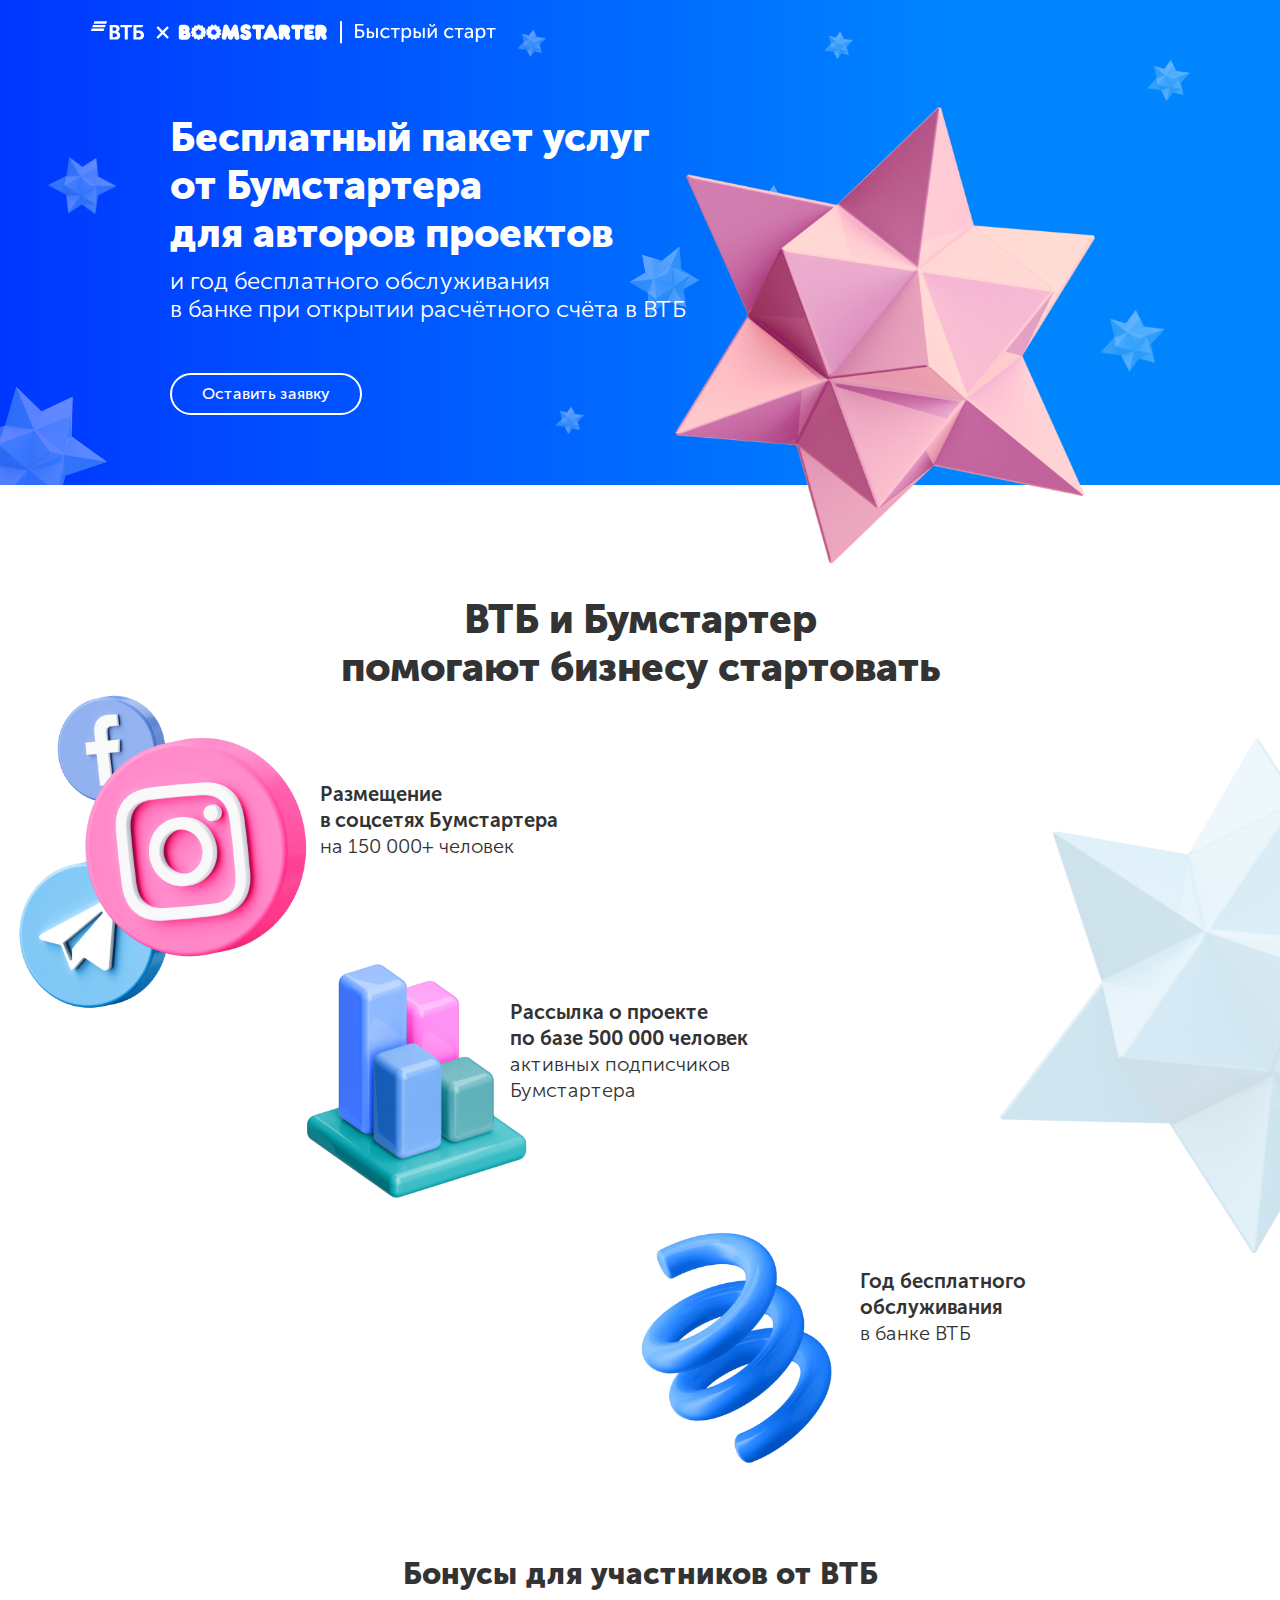
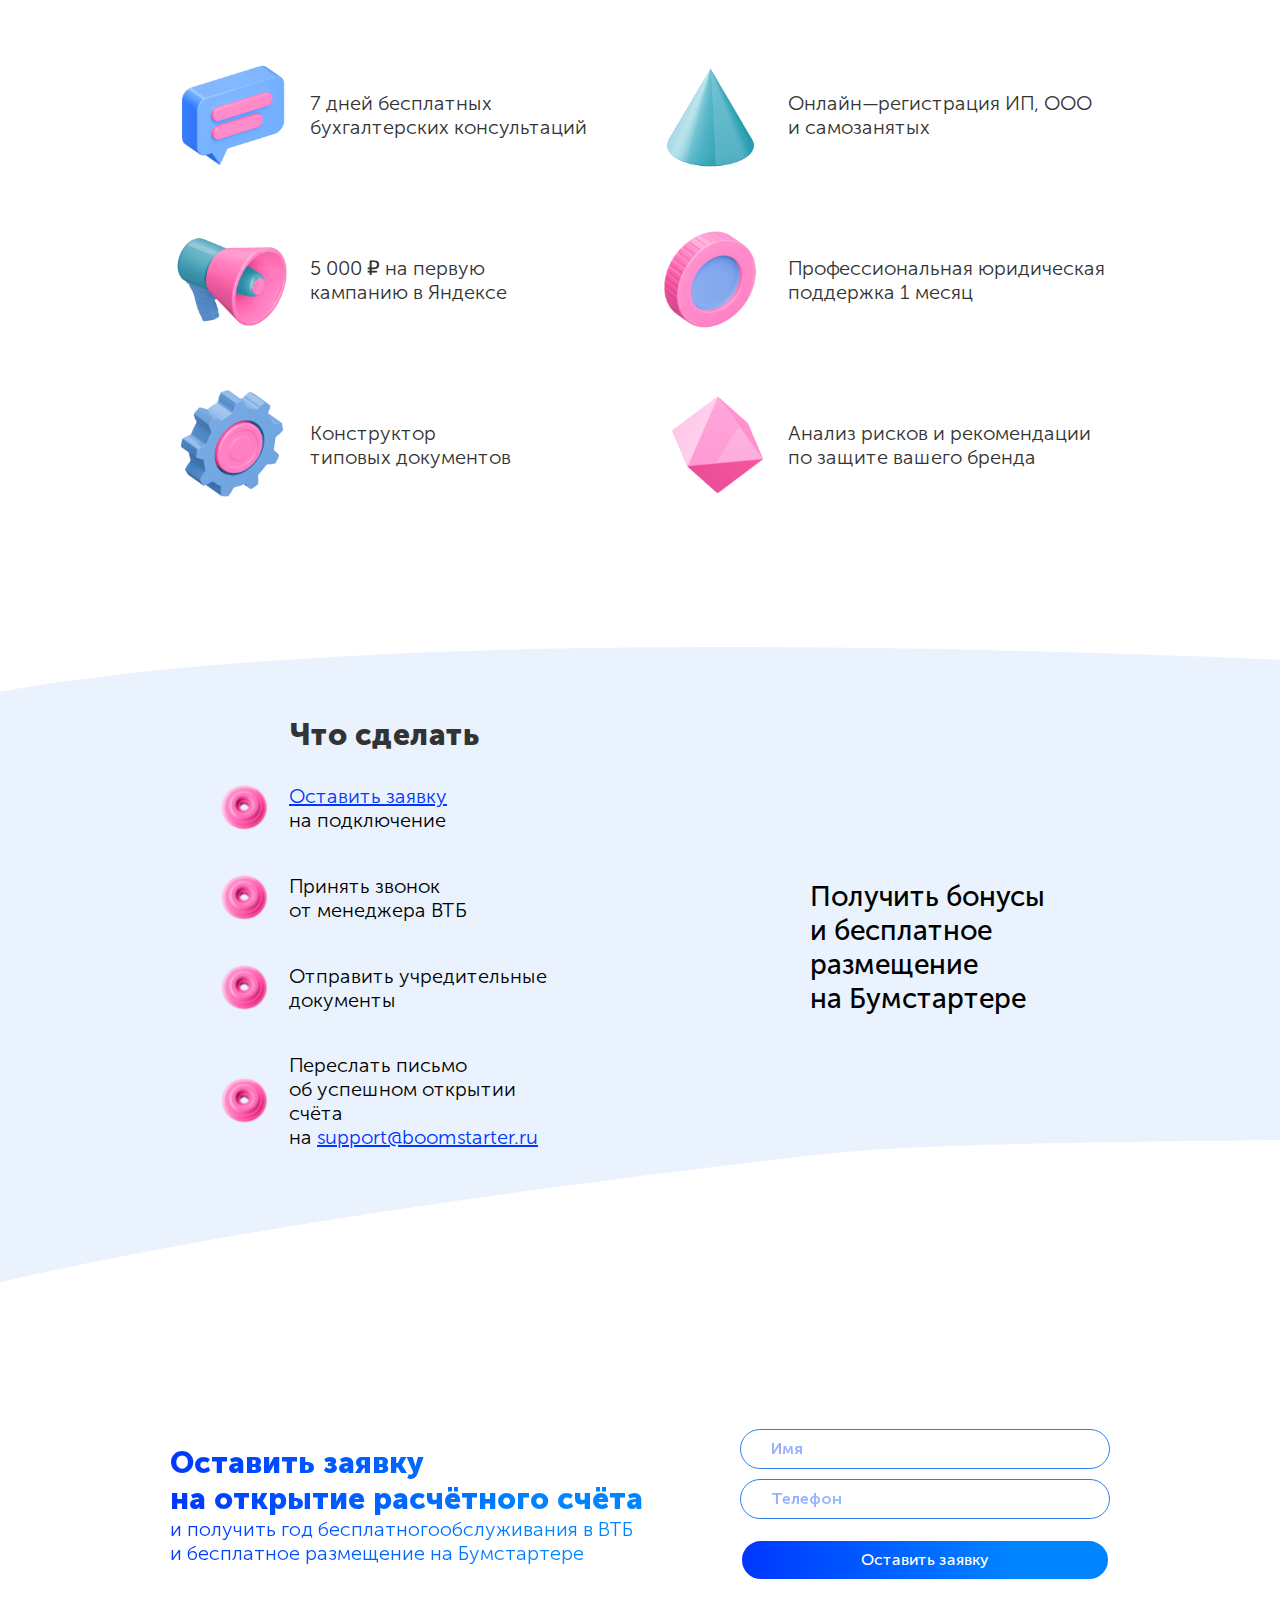
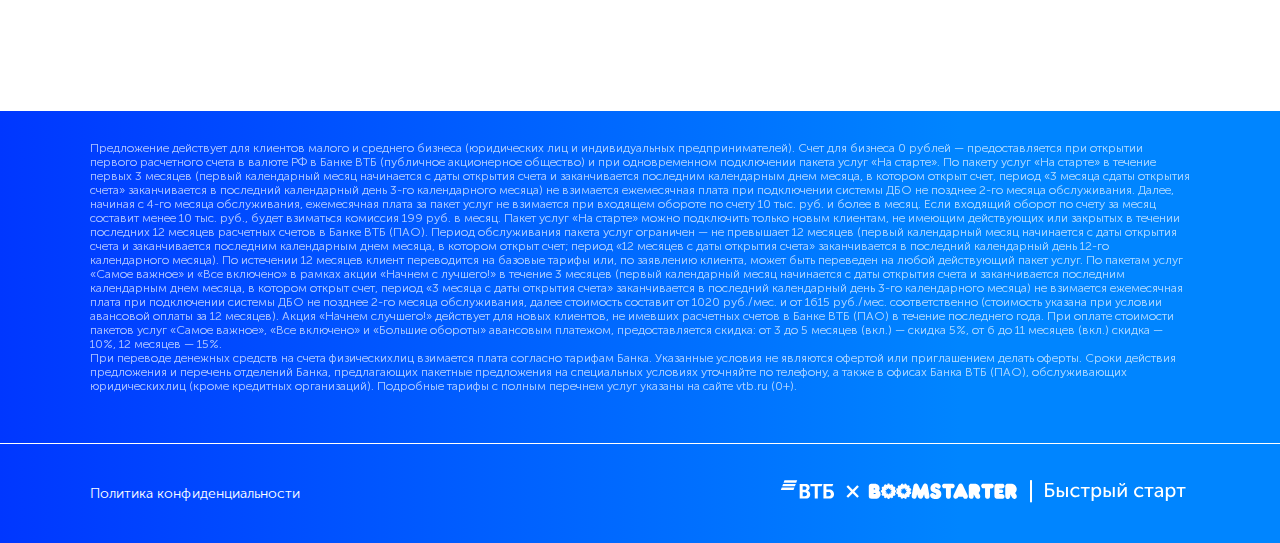
==== starban.html @ ce91b1c2 "Add files via upload" ====
<!DOCTYPE html>
<html lang="ru">

<head>
  <meta charset="UTF-8">
  <meta http-equiv="X-UA-Compatible" content="IE=edge">
  <meta name="viewport" content="width=device-width, initial-scale=1.0">
  <link rel="stylesheet" href="css/style.min.css">
  <title>Boomstarter ВТБ</title>
</head>

<body>
  <div class="modal modal-brif">
    <div class="modal-bg"></div>
    <div class="modal-block">
      <h2 class="modal-brif-title">Оставить заявку <br>
        на&nbsp;открытие расчётного счёта</h2>
      <span class="modal-brif-subtitle">и&nbsp;получить год бесплатного обслуживания и&nbsp;размещение
        на&nbsp;Бумстартере</span>
      <form method="POST" action="mail.php" class="modal-brif-form" id="brifModalForm">
        <div class="input-block">
          <input type="text" class="input" placeholder="Имя" autocomplete="off" name="boomname" minlength="2"
            maxlength="80">
        </div>
        <div class="input-block">
          <input type="tel" class="input form-tel" data-tel-input autocomplete="off" name="boomtel" minlength="18"
            maxlength="18" placeholder="Телефон">
        </div>
        <input type="submit" value="Оставить заявку" class="btn-primary">
      </form>
    </div>
  </div>
  <header class=" header">
    <div class="wrap">
      <a href="#top" class="logo anchor">
        <img src="img/logo.svg" alt="Boomstarter и ВТБ: Быстрый старт">
      </a>
      <nav class="header-nav">
        <ul>
          <li><a href="#about" class="anchor">Что получит бизнес</a></li>
          <li><a href="#bonuses" class="anchor">Бонусы от&nbsp;ВТБ</a></li>
          <li><a href="#getBonuses" class="anchor">Что сделать</a></li>
        </ul>
      </nav>
      <div class="btn header-btn js-toModalBrif">Оставить заявку</div>
    </div>
  </header>
  <main class="main">
    <section class="hero" id="top">
      <img src="img/stars/star-icon-1.png" alt="" class="hero-bg-1">
      <img src="img/stars/star-icon-1.png" alt="" class="hero-bg-2">
      <img src="img/stars/star-icon-1.png" alt="" class="hero-bg-3">
      <img src="img/stars/star-icon-1.png" alt="" class="hero-bg-4">
      <img src="img/stars/star-icon-1.png" alt="" class="hero-bg-5">
      <img src="img/stars/star-icon-1.png" alt="" class="hero-bg-6">
      <img src="img/stars/star-icon-1.png" alt="" class="hero-bg-7">
      <img src="img/stars/star-icon-1.png" alt="" class="hero-bg-8">
      <img src="img/stars/star-icon-2.png" alt="" class="hero-bg-9">
      <div class="wrap">
        <img src="img/hero/hero-img-2.png" alt="" class="hero-img">
        <a href="#top" class="logo anchor">
          <img src="img/logo.svg" alt="Boomstarter и ВТБ: Быстрый старт">
        </a>
      </div>
      <div class="wrap-mini">
        <div class="hero-wrap ">
          <h1 class="hero-title">
            Бесплатный пакет услуг <br> от&nbsp;Бумстартера <br> для авторов проектов
          </h1>
          <span class="hero-subtitle">
            и&nbsp;год бесплатного обслуживания <br> в&nbsp;банке при открытии расчётного счёта в&nbsp;ВТБ
          </span>
          <div class=" hero-btn btn btn-pink js-toModalBrif">Оставить заявку</div>
        </div>
      </div>
    </section>
    <section class="section about" id="about">
      <img src="img/stars/bg-star-blue.png" alt="" class="about-bg-1">
      <img src="img/stars/bg-3.png" alt="" class="about-bg-2">
      <img src="img/stars/bg-4.png" alt="" class="about-bg-3">
      <img src="img/stars/bg-5.png" alt="" class="about-bg-4">
      <div class="wrap-mini">
        <h2 class="section-title">ВТБ и&nbsp;Бумстартер <br>
          помогают бизнесу стартовать</h2>
        <div class="about-item about-item-1">
          <img src="img/about/about-1.png" alt="" class="about-item__img">
          <div class="about-item__descr">
            <span class="hint">Размещение <br> в&nbsp;соцсетях Бумстартера</span>
            <span>на&nbsp;150&nbsp;000+ человек</span>
          </div>
        </div>
        <div class="about-item about-item-2">
          <img src="img/about/about-2.png" alt="" class="about-item__img">
          <div class="about-item__descr">
            <span class="hint">Рассылка о&nbsp;проекте
              по&nbsp;базе 500&nbsp;000 человек</span>
            <span>активных подписчиков Бумстартера</span>
          </div>
        </div>
        <div class="about-item about-item-3">
          <img src="img/about/about-3.png" alt="" class="about-item__img">
          <div class="about-item__descr">
            <span class="hint">Год бесплатного
              обслуживания</span>
            <span>в&nbsp;банке ВТБ</span>
          </div>
        </div>
      </div>
    </section>
    <section class="section bonuses" id="bonuses">
      <div class="wrap-mini">
        <h2 class="section-title bonuses-title">Бонусы для участников от&nbsp;ВТБ</h2>
        <div class="bonuses-wrap">
          <div class="bonuses-item">
            <img src="img/bonuses/bonuse-1.png" alt="">
            <span>7&nbsp;дней бесплатных <br> бухгалтерских консультаций</span>
          </div>
          <div class="bonuses-item">
            <img src="img/bonuses/bonuse-2.png" alt="">
            <span>Онлайн&mdash;регистрация ИП, ООО и&nbsp;самозанятых</span>
          </div>
          <div class="bonuses-item">
            <img src="img/bonuses/bonuse-3.png" alt="">
            <span>5&nbsp;000&nbsp;₽ на&nbsp;первую <br> кампанию в&nbsp;Яндексе</span>
          </div>
          <div class="bonuses-item">
            <img src="img/bonuses/bonuse-4.png" alt="">
            <span>Профессиональная юридическая поддержка 1&nbsp;месяц</span>
          </div>
          <div class="bonuses-item">
            <img src="img/bonuses/bonuse-5.png" alt="">
            <span>Конструктор <br> типовых документов</span>
          </div>
          <div class="bonuses-item">
            <img src="img/bonuses/bonuse-6.png" alt="">
            <span>Анализ рисков и&nbsp;рекомендации <br> по&nbsp;защите вашего бренда</span>
          </div>
        </div>
      </div>
    </section>
    <section class="section getBonuses" id="getBonuses">
      <img src="img/bonuses/getBonuses-bg@2.svg" alt="" class="getBonuses-bg">
      <div class="wrap-mini">
        <img src="img/bonuses/getBonuses-bg-4.svg" alt="" class="getBonuses-bg-1">
        <img src="img/bonuses/getBonuses-bg-5.svg" alt="" class="getBonuses-bg-4">
        <div class="getBonuses-block">
          <h2 class="getBonuses-title section-title">Что сделать</h2>
          <div class="getBonuses-item">
            <img src="img/bonuses/bonuses-icon.svg" alt="">
            <span><a href="#brif" class="anchor">Оставить заявку</a> на&nbsp;подключение</span>
          </div>
          <div class="getBonuses-item">
            <img src="img/bonuses/bonuses-icon.svg" alt="">
            <span>Принять звонок от&nbsp;менеджера ВТБ</span>
          </div>
          <div class="getBonuses-item">
            <img src="img/bonuses/bonuses-icon.svg" alt="">
            <span>Отправить учредительные документы</span>
          </div>
          <div class="getBonuses-item">
            <img src="img/bonuses/bonuses-icon.svg" alt="">
            <span>Переслать письмо об&nbsp;успешном открытии счёта на&nbsp;<a
                href="mailto:support@boomstarter.ru">support@boomstarter.ru</a> </span>
          </div>
        </div>
        <div class="getBonuses-text">
          <img src="img/bonuses/getBonuses-bg-2.svg" alt="" class="getBonuses-bg-2">
          <img src="img/bonuses/getBonuses-bg-3.png" alt="" class="getBonuses-bg-3">
          <span>Получить бонусы и&nbsp;бесплатное размещение
            на&nbsp;Бумстартере
          </span>
        </div>
      </div>
    </section>
    <section class="section brif" id="brif">
      <div class="wrap-mini brif-wrap">
        <div class="brif-descr">
          <h2 class="brif-title section-title">
            Оставить заявку <br>
            на&nbsp;открытие расчётного счёта
          </h2>
          <span class="brif-subtitle">и&nbsp;получить год бесплатногообслуживания в&nbsp;ВТБ <br> и&nbsp;бесплатное
            размещение
            на&nbsp;Бумстартере</span>
        </div>
        <form method="POST" action="mail.php" class="brif-form" id="brifForm">
          <div class="input-block">
            <input type="text" class="input" placeholder="Имя" autocomplete="off" name="boomname" minlength="2"
              maxlength="80">
          </div>
          <div class="input-block">
            <input type="tel" class="input form-tel" data-tel-input autocomplete="off" name="boomtel" minlength="18"
              maxlength="18" placeholder="Телефон">
          </div>
          <input type="submit" value="Оставить заявку" class="btn-primary">
        </form>
      </div>
    </section>
  </main>
  <footer class="footer">
    <div class="wrap">
      <div class="footer-privacy">
        <p>
          Предложение действует для клиентов малого и&nbsp;среднего бизнеса (юридических лиц и&nbsp;индивидуальных
          предпринимателей).
          Счет для бизнеса 0&nbsp;рублей&nbsp;&mdash; предоставляется при открытии первого расчетного счета
          в&nbsp;валюте&nbsp;РФ в&nbsp;Банке ВТБ
          (публичное акционерное общество) и&nbsp;при одновременном подключении пакета услуг
          &laquo;На&nbsp;старте&raquo;. По&nbsp;пакету услуг &laquo;На
          старте&raquo; в&nbsp;течение первых 3&nbsp;месяцев (первый календарный месяц начинается с&nbsp;даты открытия
          счета и&nbsp;заканчивается
          последним календарным днем месяца, в&nbsp;котором открыт счет, период &laquo;3&nbsp;месяца сдаты открытия
          счета&raquo; заканчивается
          в&nbsp;последний календарный день 3-го календарного месяца) не&nbsp;взимается ежемесячная плата при
          подключении системы
          ДБО не&nbsp;позднее 2-го месяца обслуживания. Далее, начиная с&nbsp;4-го месяца обслуживания, ежемесячная
          плата за&nbsp;пакет
          услуг не&nbsp;взимается при входящем обороте по&nbsp;счету 10&nbsp;тыс. руб.&nbsp;и&nbsp;более в&nbsp;месяц.
          Если входящий оборот по&nbsp;счету
          за&nbsp;месяц составит менее 10&nbsp;тыс. руб., будет взиматься комиссия 199&nbsp;руб.&nbsp;в&nbsp;месяц.
          Пакет услуг &laquo;На&nbsp;старте&raquo; можно
          подключить только новым клиентам, не&nbsp;имеющим действующих или закрытых в&nbsp;течении последних
          12&nbsp;месяцев расчетных
          счетов в&nbsp;Банке ВТБ (ПАО). Период обслуживания пакета услуг ограничен&nbsp;&mdash; не&nbsp;превышает
          12&nbsp;месяцев (первый
          календарный месяц начинается с&nbsp;даты открытия счета и&nbsp;заканчивается последним календарным днем
          месяца, в
          котором открыт счет; период &laquo;12&nbsp;месяцев с&nbsp;даты открытия счета&raquo; заканчивается
          в&nbsp;последний календарный день
          12-го календарного месяца). По&nbsp;истечении 12&nbsp;месяцев клиент переводится на&nbsp;базовые тарифы или,
          по&nbsp;заявлению
          клиента, может быть переведен на&nbsp;любой действующий пакет услуг. По&nbsp;пакетам услуг &laquo;Самое
          важное&raquo; и&nbsp;&laquo;Все
          включено&raquo; в&nbsp;рамках акции &laquo;Начнем с&nbsp;лучшего!&raquo; в&nbsp;течение 3&nbsp;месяцев (первый
          календарный месяц начинается с&nbsp;даты
          открытия счета и&nbsp;заканчивается последним календарным днем месяца, в&nbsp;котором открыт счет, период
          &laquo;3&nbsp;месяца с
          даты открытия счета&raquo; заканчивается в&nbsp;последний календарный день 3-го календарного месяца)
          не&nbsp;взимается
          ежемесячная плата при подключении системы ДБО не&nbsp;позднее 2-го месяца обслуживания, далее стоимость
          составит от
          1020 руб./мес.&nbsp;и&nbsp;от&nbsp;1615 руб./мес. соответственно (стоимость указана при условии авансовой
          оплаты за&nbsp;12
          месяцев). Акция &laquo;Начнем случшего!&raquo; действует для новых клиентов, не&nbsp;имевших расчетных счетов
          в&nbsp;Банке ВТБ (ПАО)
          в&nbsp;течение последнего года. При оплате стоимости пакетов услуг &laquo;Самое важное&raquo;, &laquo;Все
          включено&raquo; и&nbsp;&laquo;Большие
          обороты&raquo; авансовым платежом, предоставляется скидка: от&nbsp;3&nbsp;до&nbsp;5&nbsp;месяцев
          (вкл.)&nbsp;&mdash; скидка&nbsp;5%, от&nbsp;6&nbsp;до&nbsp;11&nbsp;месяцев
          (вкл.) скидка&nbsp;&mdash; 10%, 12&nbsp;месяцев&nbsp;&mdash; 15%.
        </p>
        <p>
          При переводе денежных средств на&nbsp;счета физическихлиц взимается плата согласно тарифам Банка. Указанные
          условия
          не&nbsp;являются офертой или приглашением делать оферты. Сроки действия предложения и&nbsp;перечень отделений
          Банка,
          предлагающих пакетные предложения на&nbsp;специальных условиях уточняйте по&nbsp;телефону, а&nbsp;также
          в&nbsp;офисах Банка ВТБ
          (ПАО), обслуживающих юридическихлиц (кроме кредитных организаций). Подробные тарифы с&nbsp;полным перечнем
          услуг
          указаны на&nbsp;сайте vtb.ru (0+).
        </p>
      </div>
    </div>
    <div class="line"></div>
    <div class="wrap">
      <div class="footer-nav">
        <div class="footer-links">
          
          <a href="files/2021-02-15_политика_по_обработке_ПД.pdf" target="_blank" class="link footer-nav__link">Политика конфиденциальности</a>
        </div>
        <a href="#top" class="anchor footer-logo">
          <img src="img/logo.svg" alt="Boomstarter и ВТБ: Быстрый старт">
        </a>
      </div>
    </div>
  </footer>
  <script src="js/jquery.min.js"></script>
  <script src="js/jquery.validate.min.js"></script>
  <script src="js/jquery.mask.min.js"></script>
  <script src="js/main.js"></script>
</body>

</html>
---- css/style.min.css ----
/*! normalize.css v8.0.1 | MIT License | github.com/necolas/normalize.css */html{line-height:1.15;-webkit-text-size-adjust:100%}*{-webkit-font-smoothing:antialiased;-moz-osx-font-smoothing:grayscale;font-synthesis:none;-webkit-text-size-adjust:100%}body{margin:0}main{display:block}h1{font-size:2em;margin:0}hr{box-sizing:content-box;height:0;overflow:visible}pre{font-family:monospace, monospace;font-size:1em}a{background-color:transparent;text-decoration:none}abbr[title]{border-bottom:none;text-decoration:underline;text-decoration:underline dotted}b,strong{font-weight:bolder}code,kbd,samp{font-family:monospace, monospace;font-size:1em}small{font-size:80%}sub,sup{font-size:75%;line-height:0;position:relative;vertical-align:baseline}sub{bottom:-.25em}sup{top:-.5em}img{border-style:none}button,input,optgroup,select,textarea{font-family:inherit;font-size:100%;line-height:1.15;margin:0;-webkit-appearance:none}button,input{overflow:visible}button,select{text-transform:none}[type=button],[type=reset],[type=submit],button{-webkit-appearance:button}[type=button]::-moz-focus-inner,[type=reset]::-moz-focus-inner,[type=submit]::-moz-focus-inner,button::-moz-focus-inner{border-style:none;padding:0}[type=button]:-moz-focusring,[type=reset]:-moz-focusring,[type=submit]:-moz-focusring,button:-moz-focusring{outline:1px dotted ButtonText}fieldset{padding:.35em .75em .625em}legend{box-sizing:border-box;color:inherit;display:table;max-width:100%;padding:0;white-space:normal}progress{vertical-align:baseline}textarea{overflow:auto}[type=checkbox],[type=radio]{box-sizing:border-box;padding:0}[type=number]::-webkit-inner-spin-button,[type=number]::-webkit-outer-spin-button{height:auto}[type=search]{-webkit-appearance:textfield;outline-offset:-2px}[type=search]::-webkit-search-decoration{-webkit-appearance:none}::-webkit-file-upload-button{-webkit-appearance:button;font:inherit}details{display:block}summary{display:list-item}template{display:none}[hidden]{display:none}@font-face{font-weight:300;font-family:"Museo-Sans-300";src:url("../fonts/Museo-Sans-300.eot");src:url("../fonts/Museo-Sans-300.eot#iefix") format("embedded-opentype"),url("../fonts/Museo-Sans-300.woff") format("woff"),url("../fonts/Museo-Sans-300.ttf") format("truetype")}@font-face{font-weight:500;font-family:"Museo-Sans-500";src:url("../fonts/Museo-Sans-500.eot");src:url("../fonts/Museo-Sans-500.eot#iefix") format("embedded-opentype"),url("../fonts/Museo-Sans-500.woff") format("woff"),url("../fonts/Museo-Sans-500.ttf") format("truetype")}@font-face{font-weight:700;font-family:"Museo-Sans-700";src:url("../fonts/Museo-Sans-700.eot");src:url("../fonts/Museo-Sans-700.eot#iefix") format("embedded-opentype"),url("../fonts/Museo-Sans-700.woff") format("woff"),url("../fonts/Museo-Sans-700.ttf") format("truetype")}@font-face{font-weight:900;font-family:"Museo-Sans-900";src:url("../fonts/Museo-Sans-900.eot");src:url("../fonts/Museo-Sans-900.eot#iefix") format("embedded-opentype"),url("../fonts/Museo-Sans-900.woff") format("woff"),url("../fonts/Museo-Sans-900.ttf") format("truetype")}*{outline:none  !important;margin:0;padding:0;box-sizing:border-box;outline:0 !important;outline-offset:0 !important;transition:0;-webkit-tap-highlight-color:rgba(0,0,0,0);opacity:1;font-family:"Museo-Sans-300", sans-serif;font-style:normal;font-weight:300;font-weight:400;-webkit-font-smoothing:antialiased;-moz-osx-font-smoothing:grayscale;font-synthesis:none;-webkit-text-size-adjust:100%}@media screen and (min-width: 768px){*{scrollbar-color:#0085FF #F6F7FA;scrollbar-width:none}::-webkit-scrollbar{width:4px;height:2px;opacity:0;background-color:#F6F7FA}::-webkit-scrollbar-thumb{background-color:#0085FF;border-radius:10px}}body{position:relative}.main{position:relative;overflow:hidden}.wrap{width:1200px;margin:0 auto}.wrap-mini{width:1000px;margin:0 auto}.section{padding-bottom:130px}.section-title{text-align:center;font-size:30px;line-height:36px;font-family:"Museo-Sans-900", sans-serif;font-style:normal;font-weight:900;margin-bottom:60px;color:#333}@media (max-width: 1300px){.wrap{width:1100px}.wrap-mini{width:940px}}@media (max-width: 1140px){.wrap{width:1024px}.wrap-mini{width:940px}}@media (max-width: 1040px){.wrap{width:90%}.wrap-mini{width:90%}}@media (max-width: 750px){.section-title{font-size:28px;line-height:32px;margin-bottom:40px}}@media (max-width: 425px){.wrap{width:92%}.wrap-mini{width:92%}.section-title{font-size:24px;line-height:28px;margin-bottom:20px}}.btn{cursor:pointer;padding:9px 30px;border:2px solid #fff;display:flex;align-items:center;justify-content:center;text-align:center;border-radius:50px;width:max-content;font-family:"Museo-Sans-500", sans-serif;font-style:normal;font-weight:500;color:#fff;font-size:16px;line-height:20px;transition:0.3s;background:rgba(255,255,255,0)}.btn:hover{transition:0.3s;background-color:#fff;color:#0037FF}.btn-pink:hover{color:#fff !important;border:2px solid #FA478A !important;background-color:#FA478A !important}.btn-primary{cursor:pointer;padding:9px 30px;border:2px solid #fff;display:flex;align-items:center;justify-content:center;text-align:center;border-radius:50px;width:max-content;font-family:"Museo-Sans-500", sans-serif;font-style:normal;font-weight:500;color:#fff;font-size:16px;line-height:20px;transition:0.3s;background:linear-gradient(90deg, #0037FF 0%, #0085FF 75%)}.btn-primary:hover{transition:0.3s;opacity:0.9}.input-block{display:flex;flex-wrap:wrap;width:370px}.input-block input{position:relative;display:block;width:100%;border-radius:50px;background-color:#Ffffff;border:1px solid #2F80ED;padding:9px 30px;font-size:16px;line-height:20px;color:#0037ff;transition:0.2s;font-family:"Museo-Sans-700", sans-serif;font-style:normal;font-weight:700}.input-block input::placeholder{color:#8AA9D6;background:linear-gradient(90deg, rgba(0,55,255,0.4) 0%, rgba(0,133,255,0.4) 75%);-webkit-background-clip:text;-webkit-text-fill-color:transparent;font-family:"Museo-Sans-700", sans-serif;font-style:normal;font-weight:700}.input-block.invalid input{border:1px solid #D42C37;transition:0.2s;color:#D42C37}.input-block.invalid input::placeholder{color:#D42C37;background:#D42C37;-webkit-background-clip:text;-webkit-text-fill-color:transparent}.input-block span.invalid{font-size:14px;line-height:14px;color:#D42C37;display:block;margin-top:6px;padding-left:18px;font-family:"Museo-Sans-500", sans-serif;font-style:normal;font-weight:500}.header{padding:6px 0;background:linear-gradient(90deg, #0037FF 0%, #0085FF 75%);position:fixed;top:-100px;left:0;width:100%;z-index:100;transition:0.3s}.header.header-fixed{top:0;transition:0.3s}.header .wrap{display:flex;align-items:center;justify-content:space-between}.header-nav ul{list-style:none;display:flex}.header-nav ul li{margin-right:30px}.header-nav ul li a{color:#fff;font-size:16px;line-height:20px;transition:0.2s}.header-nav ul li a:hover{opacity:0.8;transition:0.2s}.header-nav ul li:last-child{margin-right:0}.header-btn{padding:3px 30px}@media (max-width: 1140px){.header .logo{width:360px;display:flex;align-items:center}.header .logo img{width:100%}.header-nav ul li{margin-right:15px}}@media (max-width: 1040px){.header .logo{width:360px;display:flex;align-items:center}.header .logo img{width:100%}.header-nav{display:none}.header-nav ul li{margin-right:15px}}@media (max-width: 700px){.header-btn{display:none}}@media (max-width: 425px){.header .logo{width:280px}}.modal{position:fixed;top:0;left:0;width:100%;height:100%;z-index:300;display:none;align-items:center;justify-content:center}.modal.active{display:flex}.modal-bg{position:absolute;top:0;left:0;width:100%;height:100%;background:linear-gradient(90deg, #0037FF 0%, #0085FF 75%);opacity:0.7}.modal-block{padding:60px;width:600px;box-shadow:0px 4px 25px rgba(0,0,0,0.1);border-radius:25px;background-color:#fff;position:relative}.modal-brif-title{font-family:"Museo-Sans-900", sans-serif;font-style:normal;font-weight:900;background:linear-gradient(90deg, #0037FF 0%, #0085FF 75%);-webkit-background-clip:text;-webkit-text-fill-color:transparent;color:#0037FF;font-size:30px;line-height:36px;margin-bottom:5px}.modal-brif-subtitle{display:block;font-family:"Museo-Sans-300", sans-serif;font-style:normal;font-weight:300;background:linear-gradient(90deg, #0037FF 0%, #0085FF 75%);-webkit-background-clip:text;-webkit-text-fill-color:transparent;color:#0037FF;font-size:20px;line-height:24px}.modal-brif-form{margin-top:50px}.modal-brif-form .input-block{width:100%;margin-bottom:10px}.modal-brif-form .btn-primary{margin-top:20px;width:100%}@media (max-width: 650px){.modal-block{padding:30px;width:90%;box-shadow:0px 4px 25px rgba(0,0,0,0.1);border-radius:20px}.modal-brif-title{font-size:24px;line-height:28px}.modal-brif-subtitle{font-size:18px;line-height:22px}}@media (max-width: 425px){.modal-block{padding:20px 15px;width:92%;box-shadow:0px 4px 25px rgba(0,0,0,0.1);border-radius:16px}.modal-brif-title{font-size:24px;line-height:28px}.modal-brif-subtitle{font-size:18px;line-height:22px}.modal-brif-form{margin-top:30px}}.hero{background:linear-gradient(90deg, #0037FF 0%, #0085FF 75%);padding-top:15px;padding-bottom:70px;position:relative}.hero .wrap{position:relative}.hero-bg-1{position:absolute;top:230px;left:48%;width:100px}.hero-bg-2{position:absolute;top:36%;left:58%;width:60px;transform:rotate(46deg)}.hero-bg-3{position:absolute;top:25px;left:64%;width:40px;transform:rotate(46deg)}.hero-bg-4{position:absolute;top:23px;left:40%;width:40px;transform:rotate(46deg)}.hero-bg-5{position:absolute;bottom:100px;left:85%;width:90px;transform:rotate(46deg)}.hero-bg-6{position:absolute;top:50px;left:85%;width:60px;transform:rotate(46deg)}.hero-bg-7{position:absolute;bottom:45px;left:43%;width:40px;transform:rotate(46deg)}.hero-bg-8{position:absolute;top:140px;left:3%;width:90px;transform:rotate(67deg)}.hero-bg-9{position:absolute;bottom:0;left:-55px;width:190px}.hero-img{position:absolute;right:0;top:20px;width:605px}.hero .logo{margin-bottom:60px;display:block}.hero-wrap{position:relative;width:520px}.hero-title{font-family:"Museo-Sans-900", sans-serif;font-style:normal;font-weight:900;font-size:40px;line-height:48px;color:#fff;margin-bottom:10px}.hero-subtitle{font-family:"Museo-Sans-300", sans-serif;font-style:normal;font-weight:300;color:#fff;font-size:24px;line-height:28px;display:block}.hero-btn{margin-top:50px}@media (max-width: 1400px){.hero-bg-6{top:50px;left:89%;width:60px}}@media (max-width: 1250px){.hero-bg-6{top:50px;left:95%;width:60px}.hero-bg-5{bottom:100px;left:90%;width:90px}.hero-bg-8{top:140px;left:1%;width:90px}.hero-bg-9{bottom:0;left:-75px;width:190px}}@media (max-width: 1140px){.hero .logo{width:360px;display:flex;align-items:center}.hero .logo img{width:100%}.hero-bg-8{top:140px;left:-40px;width:90px}.hero-bg-9{bottom:0;left:-90px;width:190px}.hero-img{right:-30px;top:60px;width:540px}.hero-title{font-size:36px;line-height:44px}.hero-subtitle{font-size:22px;line-height:28px}}@media (max-width: 1040px){.hero-bg-7{display:none}.hero-bg-4{display:none}.hero-bg-1{display:none}.hero-bg-6{left:80%}.hero-bg-9{position:absolute;bottom:0;left:30%;width:190px}.hero-img{right:0;top:120px;width:470px}}@media (max-width: 900px){.hero-img{right:-50px}}@media (max-width: 850px){.hero-bg-2{left:66%}.hero-bg-9{left:20%;width:190px}.hero-img{right:-50px;top:180px;width:400px}}@media (max-width: 750px){.hero .logo{margin-bottom:50px}.hero-bg-2{left:66%;display:none}.hero-bg-9{left:15%;width:190px}.hero-wrap{width:100%}.hero-title{font-size:28px;line-height:36px}.hero-subtitle{font-size:18px;line-height:26px}.hero-img{top:120px}.hero-btn{margin-top:30px}}@media (max-width: 650px){.hero{padding-bottom:120px}.hero-bg-8{top:30px;width:60px;left:-30px}.hero-bg-3{display:none}.hero-bg-5{left:-30px}.hero-bg-6{width:80px;left:auto;right:-30px;top:30px}.hero-img{top:220px;width:350px;right:-60px}}@media (max-width: 425px){.hero{padding-bottom:160px}.hero .wrap-mini{width:calc(92% + 8px)}.hero .logo{width:280px}.hero-bg-9{left:0}.hero-bg-5{bottom:135px;transform:rotate(65deg);left:-20px;width:90px}.hero-img{top:270px;width:250px;right:-50px}.hero-title{font-size:24px;line-height:28px}.hero-btn{width:100%}.hero-subtitle{font-size:14px;line-height:18px}}.about{padding-top:110px;padding-bottom:0;position:relative}.about-bg-1{position:absolute;width:640px;top:190px;right:-300px}.about-bg-2{position:absolute;width:230px;top:230px;left:60%}.about-bg-3{position:absolute;width:275px;bottom:-130px;left:8%}.about-bg-4{position:absolute;width:340px;bottom:-380px;right:-130px}.about .section-title{font-size:40px;line-height:48px;margin-bottom:90px}.about-item{display:flex;position:relative}.about-item-1{padding-left:150px;width:100%;margin-bottom:140px;justify-content:flex-start}.about-item-1 .about-item__img{width:355px;position:absolute;top:-105px;left:-180px}.about-item-1 .about-item__descr{width:250px}.about-item-1 .about-item__descr span{font-family:"Museo-Sans-300", sans-serif;font-style:normal;font-weight:300;font-size:20px;line-height:26px;color:#333}.about-item-1 .about-item__descr .hint{display:block;font-family:"Museo-Sans-700", sans-serif;font-style:normal;font-weight:700}.about-item-2{padding-left:15px;width:290px;align-items:center;justify-content:center;margin:0 auto;margin-bottom:165px}.about-item-2 .about-item__img{width:280px;position:absolute;top:-70px;left:-220px}.about-item-2 .about-item__descr{width:290px}.about-item-2 .about-item__descr span{font-family:"Museo-Sans-300", sans-serif;font-style:normal;font-weight:300;font-size:20px;line-height:26px;color:#333}.about-item-2 .about-item__descr .hint{display:block;font-family:"Museo-Sans-700", sans-serif;font-style:normal;font-weight:700}.about-item-3{padding-left:40px;width:290px;align-items:center;justify-content:center;margin-left:auto;margin-bottom:100px}.about-item-3 .about-item__img{width:350px;position:absolute;top:-100px;left:-270px}.about-item-3 .about-item__descr{width:290px}.about-item-3 .about-item__descr span{font-family:"Museo-Sans-300", sans-serif;font-style:normal;font-weight:300;font-size:20px;line-height:26px;color:#333}.about-item-3 .about-item__descr .hint{display:block;font-family:"Museo-Sans-700", sans-serif;font-style:normal;font-weight:700}@media (max-width: 1140px){.about .section-title{font-size:36px;line-height:44px;margin-bottom:90px}.about-bg-1{width:540px;top:240px;right:-300px}.about-bg-3{left:0%}}@media (max-width: 1024px){.about-bg-1{display:none}.about-bg-2{left:80%}.about-bg-3{width:250px;left:-100px}.about-bg-4{width:300px;bottom:-300px}.about-item-1 .about-item__img{width:300px;position:absolute;top:-105px;left:-140px}}@media (max-width: 750px){.about{padding-top:90px}.about-bg-2{display:none}.about-bg-3{display:none}.about-bg-4{display:none}.about .section-title{font-size:28px;line-height:36px;margin-bottom:60px}.about-item-1{padding:0;width:200px;margin-bottom:140px;margin-left:auto;margin-right:140px}.about-item-1 .about-item__img{width:240px;left:-240px;top:-70px}.about-item-1 .about-item__descr{width:100%}.about-item-1 .about-item__descr span{font-size:16px;line-height:20px}.about-item-2{margin-left:0;margin-right:auto;margin-left:140px;padding:0;width:200px;margin-bottom:140px}.about-item-2 .about-item__img{top:-90px;width:250px;left:100%}.about-item-2 .about-item__descr{width:100%}.about-item-2 .about-item__descr span{font-size:16px;line-height:20px}.about-item-3{width:200px;margin-right:140px;margin-bottom:0}.about-item-3 .about-item__img{width:250px;transform:rotate(52deg);left:-200px}.about-item-3 .about-item__descr{width:100%}.about-item-3 .about-item__descr span{font-size:16px;line-height:20px}}@media (max-width: 600px){.about{padding-top:90px}.about-item-1{padding:0;width:200px;margin-left:auto;margin-right:80px}.about-item-1 .about-item__img{width:240px;left:-240px;top:-70px}.about-item-1 .about-item__descr{width:100%}.about-item-1 .about-item__descr span{font-size:16px;line-height:20px}.about-item-2{margin-left:0;margin-right:auto;margin-left:80px;padding:0;width:200px}.about-item-2 .about-item__img{top:-100px;left:100%}.about-item-2 .about-item__descr{width:100%}.about-item-2 .about-item__descr span{font-size:16px;line-height:20px}.about-item-3{width:200px;margin-right:80px;margin-bottom:0}.about-item-3 .about-item__img{width:250px;transform:rotate(52deg);left:-200px}.about-item-3 .about-item__descr{width:100%}.about-item-3 .about-item__descr span{font-size:16px;line-height:20px}}@media (max-width: 500px){.about{padding-top:90px}.about-item-1{padding:0;width:200px;margin-bottom:110px;margin-left:auto;margin-right:50px}.about-item-1 .about-item__img{width:240px;left:-240px;top:-70px}.about-item-1 .about-item__descr{width:100%}.about-item-1 .about-item__descr span{font-size:16px;line-height:20px}.about-item-2{margin-left:0;margin-right:auto;margin-left:50px;padding:0;width:200px;margin-bottom:120px}.about-item-2 .about-item__img{top:-100px;left:100%}.about-item-2 .about-item__descr{width:100%}.about-item-2 .about-item__descr span{font-size:16px;line-height:20px}.about-item-3{width:200px;margin-right:50px;margin-bottom:0}.about-item-3 .about-item__img{width:250px;transform:rotate(52deg);left:-200px}.about-item-3 .about-item__descr{width:100%}.about-item-3 .about-item__descr span{font-size:16px;line-height:20px}}@media (max-width: 425px){.about{padding-top:70px}.about .section-title{font-size:24px;line-height:28px}.about-item-1{padding:0;width:140px;margin-bottom:110px;margin-left:auto;margin-right:0}.about-item-1 .about-item__img{width:240px;left:-240px;top:-70px}.about-item-1 .about-item__descr{width:100%}.about-item-1 .about-item__descr span{font-size:16px;line-height:20px}.about-item-2{margin-left:0;margin-right:auto;margin-left:0;padding:0;width:170px;margin-bottom:120px}.about-item-2 .about-item__img{top:-100px;left:72%}.about-item-2 .about-item__descr{width:100%}.about-item-2 .about-item__descr span{font-size:16px;line-height:20px}.about-item-3{width:140px;padding:0;margin-right:0;margin-bottom:0}.about-item-3 .about-item__img{width:250px;transform:rotate(58deg);left:-230px}.about-item-3 .about-item__descr{width:100%}.about-item-3 .about-item__descr span{font-size:16px;line-height:20px}}.bonuses{padding-top:110px;padding-bottom:100px}.bonuses-wrap{display:flex;justify-content:space-between;flex-wrap:wrap}.bonuses-item{width:calc(50% - 8px);margin-bottom:40px;display:flex;align-items:center;justify-content:flex-start}.bonuses-item:nth-last-child(1),.bonuses-item:nth-last-child(2){margin-bottom:0}.bonuses-item img{width:125px;height:125px;margin-right:15px}.bonuses-item span{font-family:"Museo-Sans-300", sans-serif;font-style:normal;font-weight:300;font-size:20px;line-height:24px;color:#333}@media (max-width: 1040px){.bonuses{padding-bottom:70px}}@media (max-width: 900px){.bonuses{padding-bottom:0px}}@media (max-width: 750px){.bonuses{padding-top:90px}.bonuses-item span{font-size:16px;line-height:22px}}@media (max-width: 650px){.bonuses-item{display:flex;flex-direction:column}.bonuses-item img{margin-right:0}.bonuses-item span{font-size:16px;line-height:22px;display:block;text-align:center}}@media (max-width: 425px){.bonuses-item{width:calc(50% - 8px);align-items:flex-start;display:flex;margin-bottom:10px}.bonuses-item span{display:block;text-align:left;font-size:14px;line-height:16px}}.getBonuses{position:relative;padding-top:110px}.getBonuses .wrap-mini{z-index:3;position:relative;display:flex;justify-content:space-between;align-items:center}.getBonuses-bg{position:absolute;top:40px;left:-300px;z-index:1}.getBonuses-bg-1{position:absolute;bottom:-180px;left:70px;width:480px}.getBonuses-bg-2{position:absolute;top:-90px;left:-90px;width:390px;z-index:1}.getBonuses-bg-3{position:absolute;bottom:-120px;left:-140px;width:180px;z-index:1}.getBonuses-bg-4{display:none}.getBonuses-item{width:350px;margin:0 auto;display:flex;align-items:center;justify-content:flex-start;margin-bottom:40px}.getBonuses-item:last-child{margin-bottom:0}.getBonuses-item img{margin-right:20px;width:50px;height:50px}.getBonuses-item span{font-family:"Museo-Sans-300", sans-serif;font-style:normal;font-weight:300;font-size:20px;line-height:24px;color:#000}.getBonuses-item a{text-decoration:underline;color:#0037FF}.getBonuses-block{width:350px;margin-left:50px}.getBonuses-title{margin-bottom:30px;text-align:left;padding-left:70px}.getBonuses-text{width:300px;margin-right:50px;margin-top:30px;position:relative}.getBonuses-text span{display:block;position:relative;z-index:3;font-size:28px;line-height:34px;color:#000;font-family:"Museo-Sans-500", sans-serif;font-style:normal;font-weight:500}@media (max-width: 1300px){.getBonuses-text{margin-right:0}}@media (max-width: 1024px){.getBonuses-bg-2{position:absolute;top:-90px;left:-90px;width:360px;z-index:1}.getBonuses-bg-3{position:absolute;bottom:-130px;left:-80px;width:150px;z-index:1}.getBonuses-text span{font-size:24px;line-height:28px}}@media (max-width: 960px){.getBonuses-bg-2{position:absolute;top:-90px;left:-90px;width:360px;z-index:1}.getBonuses-bg-3{position:absolute;bottom:-130px;left:-40px;width:150px;z-index:1}}@media (max-width: 900px){.getBonuses .wrap-mini{flex-direction:column;align-items:flex-start}.getBonuses-bg{transform:rotate(-8.63deg);position:absolute;top:auto;bottom:0;left:-100px;z-index:1;width:1300px}.getBonuses-bg-1{display:none}.getBonuses-bg-2{display:none}.getBonuses-bg-3{width:400px;left:-350px;bottom:-200px}.getBonuses-bg-4{display:block;position:absolute;bottom:130px;left:40px;z-index:2}.getBonuses-text{margin-left:200px}.getBonuses-block{margin-left:0;margin-bottom:100px;width:100%}.getBonuses-title{padding-left:0}.getBonuses-item{margin-bottom:20px;width:100%}}@media (max-width: 500px){.getBonuses{padding-bottom:90px}.getBonuses .wrap-mini{flex-direction:column;align-items:flex-start}.getBonuses-bg{transform:rotate(-8.63deg);position:absolute;top:auto;bottom:20px;left:-50px;z-index:1;width:760px}.getBonuses-bg-1{display:none}.getBonuses-bg-2{display:none}.getBonuses-bg-3{width:275px;left:-250px;bottom:-110px}.getBonuses-bg-4{display:block;position:absolute;bottom:110px;left:40px;z-index:2}.getBonuses-text{margin-left:140px;width:200px;margin-top:0}.getBonuses-text span{font-size:18px;line-height:24px}.getBonuses-block{margin-left:0;margin-bottom:130px;width:100%}.getBonuses-title{padding-left:0}.getBonuses-item{margin-bottom:20px;width:100%}}@media (max-width: 425px){.getBonuses{padding-bottom:90px;padding-top:70px}.getBonuses .wrap-mini{flex-direction:column;align-items:flex-start}.getBonuses-bg{transform:rotate(-8.63deg);position:absolute;top:auto;bottom:40px;left:-50px;z-index:1;width:660px}.getBonuses-bg-1{display:none}.getBonuses-bg-2{display:none}.getBonuses-bg-3{width:275px;left:-230px;bottom:-150px}.getBonuses-bg-4{display:block;position:absolute;bottom:75px;left:40px;z-index:2}.getBonuses-text{margin-left:120px;width:200px;margin-top:0}.getBonuses-text span{font-size:16px;line-height:20px}.getBonuses-block{margin-left:0;margin-bottom:100px;width:100%}.getBonuses-title{padding-left:0}.getBonuses-item{margin-bottom:20px;width:100%}.getBonuses-item span{font-size:16px;line-height:20px}}.brif{padding-top:150px;position:relative;z-index:5}.brif-wrap{display:flex;align-items:center;justify-content:space-between}.brif-form{width:370px}.brif-form .btn-primary{width:100%;margin-top:20px}.brif-form .input-block{margin-bottom:10px}.brif-descr{width:500px}.brif-title{font-family:"Museo-Sans-900", sans-serif;font-style:normal;font-weight:900;background:linear-gradient(90deg, #0037FF 0%, #0085FF 75%);-webkit-background-clip:text;-webkit-text-fill-color:transparent;text-align:left;margin-bottom:0}.brif-subtitle{display:block;font-size:20px;line-height:24px;font-family:"Museo-Sans-300", sans-serif;font-style:normal;font-weight:300;background:linear-gradient(90deg, #0037FF 0%, #0085FF 75%);-webkit-background-clip:text;-webkit-text-fill-color:transparent}@media (max-width: 1024px){.brif{padding-top:120px;padding-bottom:90px}.brif-title{text-align:center}.brif-subtitle{text-align:center}.brif-wrap{flex-wrap:wrap;justify-content:center}.brif-descr{width:70%}.brif-form{margin-top:25px}}@media (max-width: 750px){.brif{padding-bottom:90px}.brif-descr{width:100%}.brif-subtitle{font-size:18px;line-height:22px}}@media (max-width: 500px){.brif{padding-top:60px;padding-bottom:60px}.brif-title{text-align:left}.brif-title br{display:none}.brif-subtitle{text-align:left}.brif-subtitle br{display:none}.brif-form{width:100%}.brif-form .input-block{width:100%}}@media (max-width: 425px){.brif{padding-top:50px}.brif-subtitle{font-size:16px;line-height:20px}}.footer{padding:30px 0;background:linear-gradient(90deg, #0037FF 0%, #0085FF 75%);color:#fff}.footer .line{width:100%;height:1px;background-color:#fff}.footer-privacy{font-size:12px;line-height:14px;font-family:"Museo-Sans-300", sans-serif;font-style:normal;font-weight:300;opacity:0.7;margin-bottom:50px}.footer-logo{display:block}.footer-nav{margin-top:30px;display:flex;align-items:center;justify-content:space-between}.footer-nav__link{color:#fff;font-size:14px;line-height:16px;margin-right:50px;transition:0.3s}.footer-nav__link:last-child{margin-right:0}.footer-nav__link:hover{opacity:0.8;transition:0.3s}@media (max-width: 1140px){.footer-logo{width:360px;display:flex;align-items:center}.footer-logo img{width:100%}.footer-privacy{margin-bottom:30px}.footer-nav{margin-top:20px}}@media (max-width: 940px){.footer-nav{margin-top:20px}.footer-nav__link{margin-right:20px}}@media (max-width: 840px){.footer-links{display:flex;flex-direction:column}.footer-nav{margin-top:20px;display:flex;flex-direction:column;align-items:flex-start}.footer-nav__link{margin-right:0;margin-bottom:15px}}@media (max-width: 425px){.footer-logo{width:280px}.footer-privacy{margin-bottom:10px;font-size:10px;line-height:12px}.footer-nav__link{margin-bottom:10px}}
/*# sourceMappingURL=style.min.css.map */
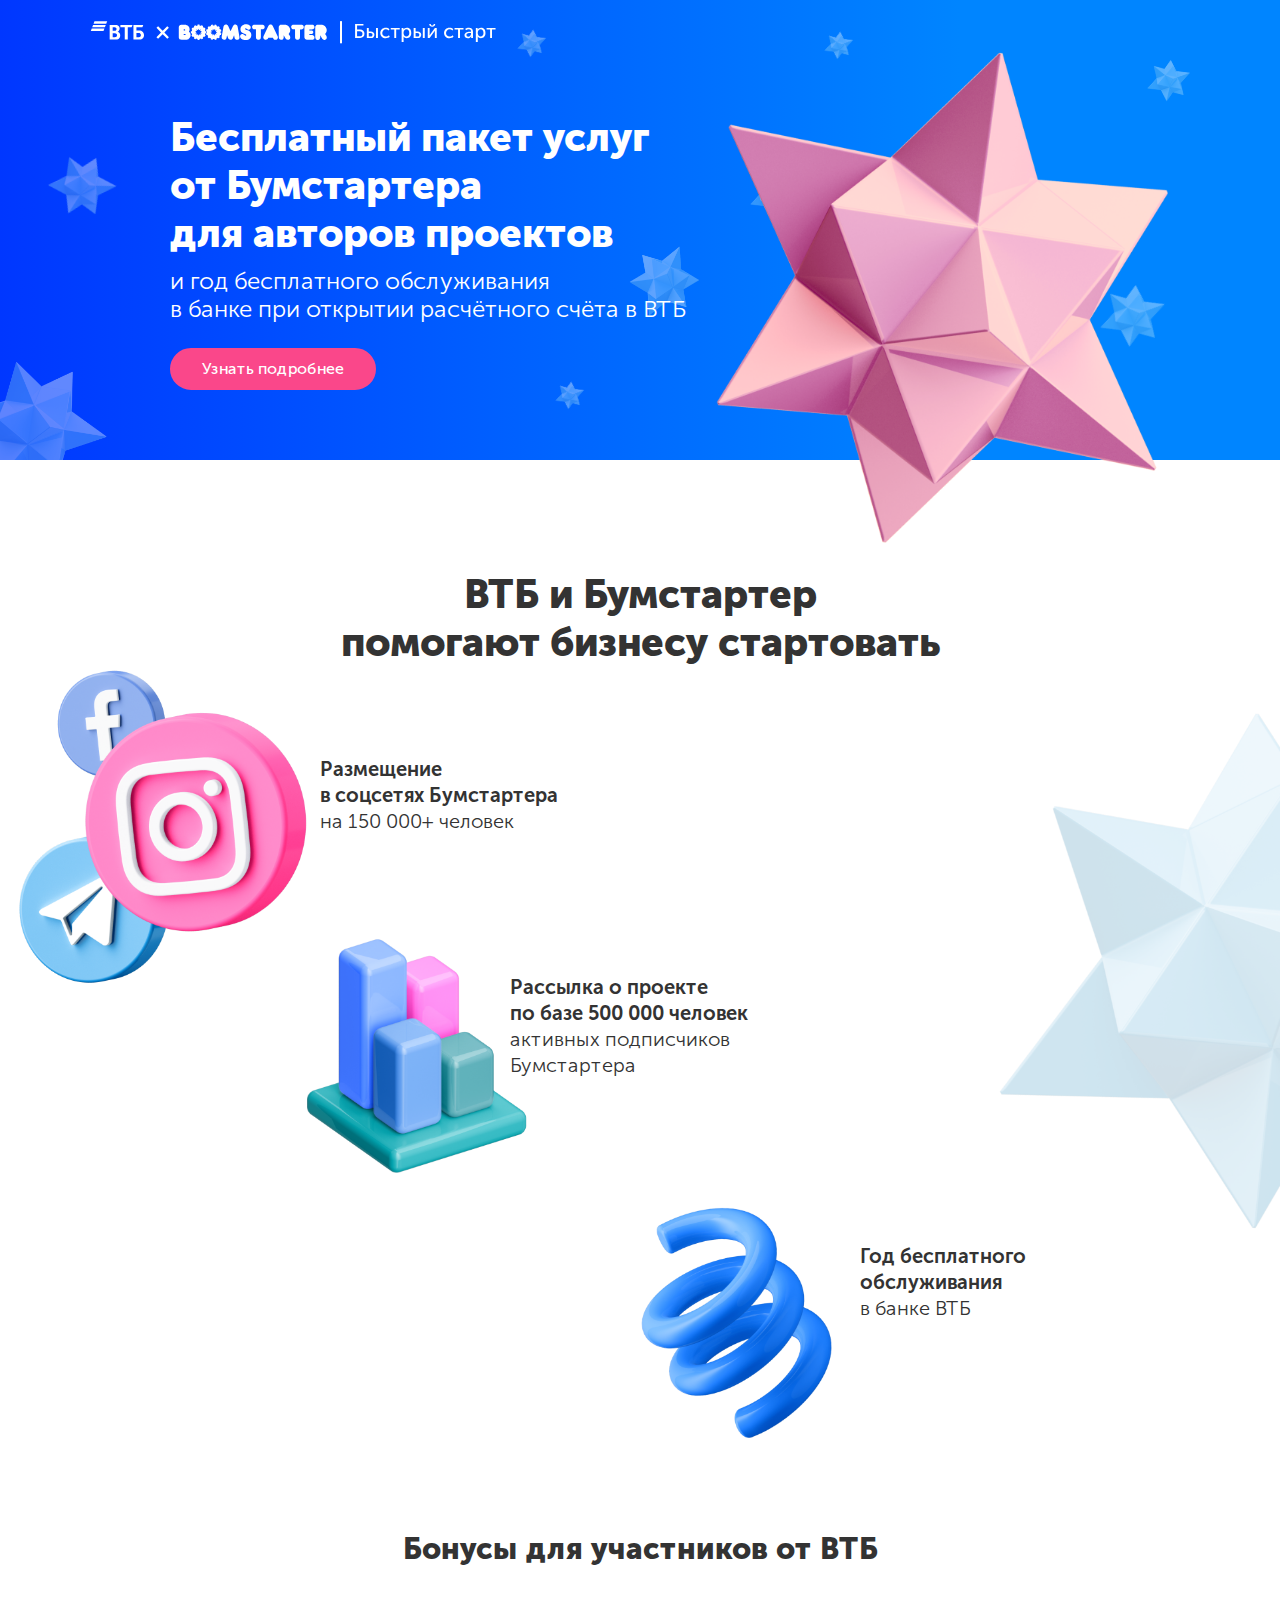
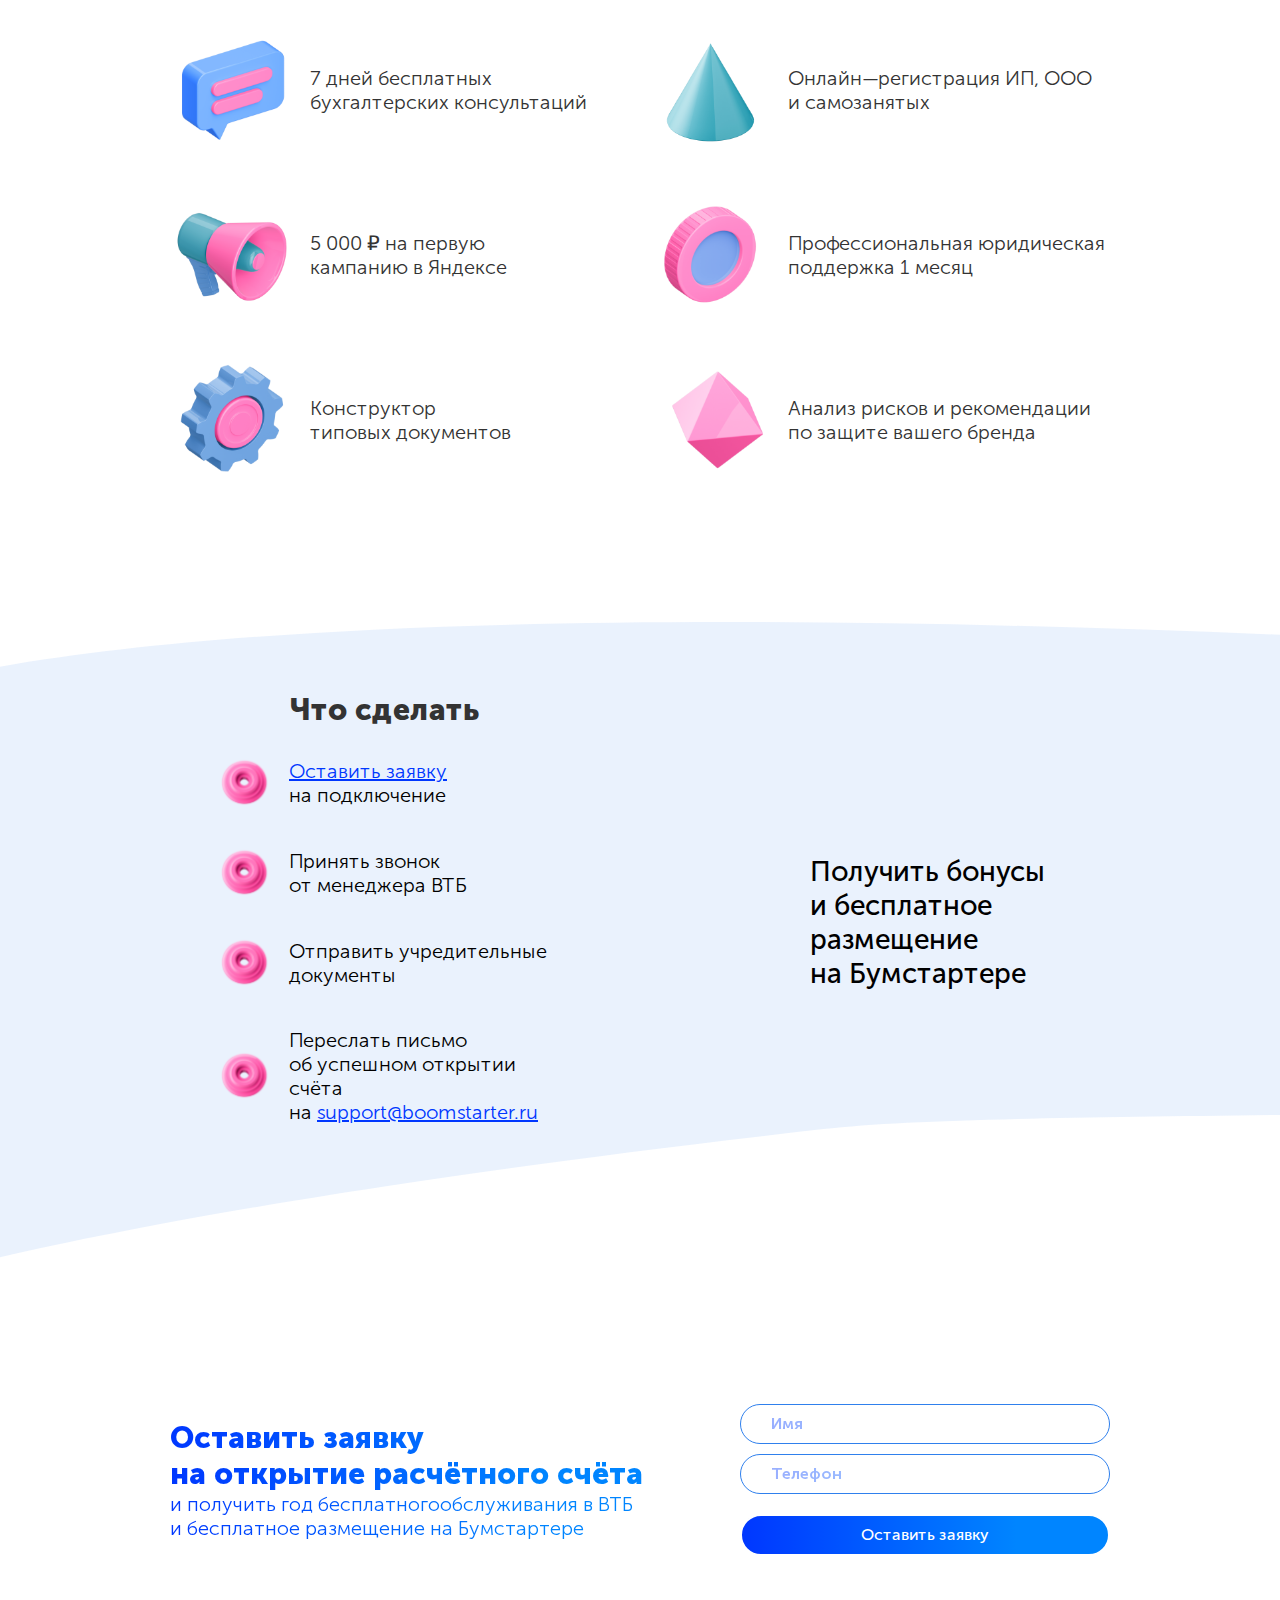
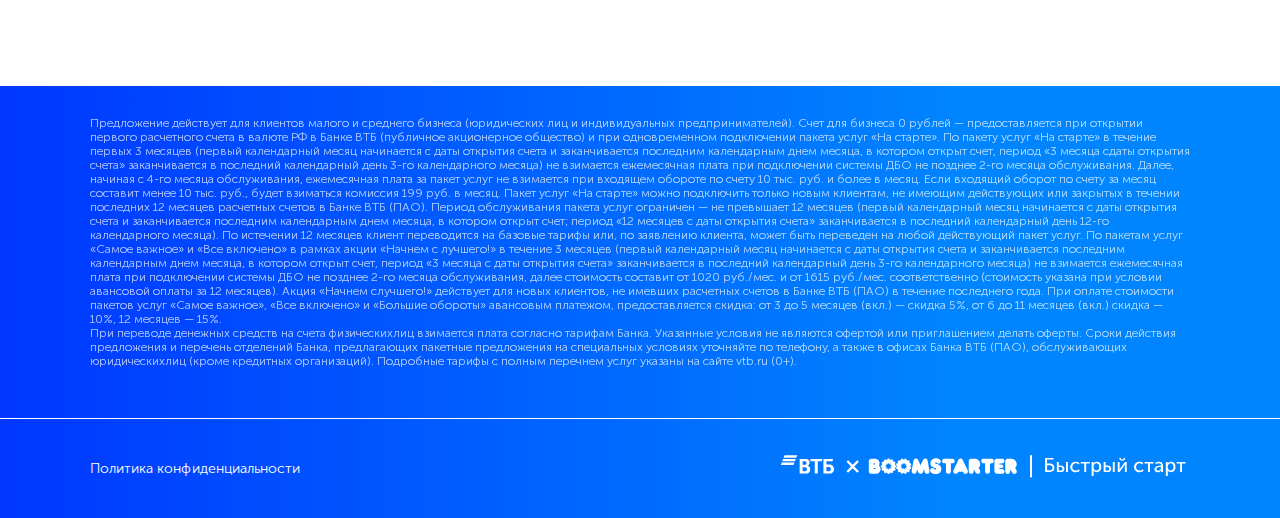
==== commit 13998b64: "Add files via upload" ====
--- a/starban.html
+++ b/starban.html
@@ -57,7 +57,7 @@
       <img src="img/stars/star-icon-1.png" alt="" class="hero-bg-8">
       <img src="img/stars/star-icon-2.png" alt="" class="hero-bg-9">
       <div class="wrap">
-        <img src="img/hero/hero-img-2.png" alt="" class="hero-img">
+        <img src="img/hero/hero-img-2.png" alt="" class="hero-img hero-img-pink">
         <a href="#top" class="logo anchor">
           <img src="img/logo.svg" alt="Boomstarter и ВТБ: Быстрый старт">
         </a>
@@ -70,7 +70,7 @@
           <span class="hero-subtitle">
             и&nbsp;год бесплатного обслуживания <br> в&nbsp;банке при открытии расчётного счёта в&nbsp;ВТБ
           </span>
-          <div class=" hero-btn btn btn-pink js-toModalBrif">Оставить заявку</div>
+          <div class=" hero-btn btn btn-pink js-toModalBrif">Узнать подробнее</div>
         </div>
       </div>
     </section>
--- a/css/style.min.css
+++ b/css/style.min.css
@@ -1,2 +1,2 @@
-/*! normalize.css v8.0.1 | MIT License | github.com/necolas/normalize.css */html{line-height:1.15;-webkit-text-size-adjust:100%}*{-webkit-font-smoothing:antialiased;-moz-osx-font-smoothing:grayscale;font-synthesis:none;-webkit-text-size-adjust:100%}body{margin:0}main{display:block}h1{font-size:2em;margin:0}hr{box-sizing:content-box;height:0;overflow:visible}pre{font-family:monospace, monospace;font-size:1em}a{background-color:transparent;text-decoration:none}abbr[title]{border-bottom:none;text-decoration:underline;text-decoration:underline dotted}b,strong{font-weight:bolder}code,kbd,samp{font-family:monospace, monospace;font-size:1em}small{font-size:80%}sub,sup{font-size:75%;line-height:0;position:relative;vertical-align:baseline}sub{bottom:-.25em}sup{top:-.5em}img{border-style:none}button,input,optgroup,select,textarea{font-family:inherit;font-size:100%;line-height:1.15;margin:0;-webkit-appearance:none}button,input{overflow:visible}button,select{text-transform:none}[type=button],[type=reset],[type=submit],button{-webkit-appearance:button}[type=button]::-moz-focus-inner,[type=reset]::-moz-focus-inner,[type=submit]::-moz-focus-inner,button::-moz-focus-inner{border-style:none;padding:0}[type=button]:-moz-focusring,[type=reset]:-moz-focusring,[type=submit]:-moz-focusring,button:-moz-focusring{outline:1px dotted ButtonText}fieldset{padding:.35em .75em .625em}legend{box-sizing:border-box;color:inherit;display:table;max-width:100%;padding:0;white-space:normal}progress{vertical-align:baseline}textarea{overflow:auto}[type=checkbox],[type=radio]{box-sizing:border-box;padding:0}[type=number]::-webkit-inner-spin-button,[type=number]::-webkit-outer-spin-button{height:auto}[type=search]{-webkit-appearance:textfield;outline-offset:-2px}[type=search]::-webkit-search-decoration{-webkit-appearance:none}::-webkit-file-upload-button{-webkit-appearance:button;font:inherit}details{display:block}summary{display:list-item}template{display:none}[hidden]{display:none}@font-face{font-weight:300;font-family:"Museo-Sans-300";src:url("../fonts/Museo-Sans-300.eot");src:url("../fonts/Museo-Sans-300.eot#iefix") format("embedded-opentype"),url("../fonts/Museo-Sans-300.woff") format("woff"),url("../fonts/Museo-Sans-300.ttf") format("truetype")}@font-face{font-weight:500;font-family:"Museo-Sans-500";src:url("../fonts/Museo-Sans-500.eot");src:url("../fonts/Museo-Sans-500.eot#iefix") format("embedded-opentype"),url("../fonts/Museo-Sans-500.woff") format("woff"),url("../fonts/Museo-Sans-500.ttf") format("truetype")}@font-face{font-weight:700;font-family:"Museo-Sans-700";src:url("../fonts/Museo-Sans-700.eot");src:url("../fonts/Museo-Sans-700.eot#iefix") format("embedded-opentype"),url("../fonts/Museo-Sans-700.woff") format("woff"),url("../fonts/Museo-Sans-700.ttf") format("truetype")}@font-face{font-weight:900;font-family:"Museo-Sans-900";src:url("../fonts/Museo-Sans-900.eot");src:url("../fonts/Museo-Sans-900.eot#iefix") format("embedded-opentype"),url("../fonts/Museo-Sans-900.woff") format("woff"),url("../fonts/Museo-Sans-900.ttf") format("truetype")}*{outline:none  !important;margin:0;padding:0;box-sizing:border-box;outline:0 !important;outline-offset:0 !important;transition:0;-webkit-tap-highlight-color:rgba(0,0,0,0);opacity:1;font-family:"Museo-Sans-300", sans-serif;font-style:normal;font-weight:300;font-weight:400;-webkit-font-smoothing:antialiased;-moz-osx-font-smoothing:grayscale;font-synthesis:none;-webkit-text-size-adjust:100%}@media screen and (min-width: 768px){*{scrollbar-color:#0085FF #F6F7FA;scrollbar-width:none}::-webkit-scrollbar{width:4px;height:2px;opacity:0;background-color:#F6F7FA}::-webkit-scrollbar-thumb{background-color:#0085FF;border-radius:10px}}body{position:relative}.main{position:relative;overflow:hidden}.wrap{width:1200px;margin:0 auto}.wrap-mini{width:1000px;margin:0 auto}.section{padding-bottom:130px}.section-title{text-align:center;font-size:30px;line-height:36px;font-family:"Museo-Sans-900", sans-serif;font-style:normal;font-weight:900;margin-bottom:60px;color:#333}@media (max-width: 1300px){.wrap{width:1100px}.wrap-mini{width:940px}}@media (max-width: 1140px){.wrap{width:1024px}.wrap-mini{width:940px}}@media (max-width: 1040px){.wrap{width:90%}.wrap-mini{width:90%}}@media (max-width: 750px){.section-title{font-size:28px;line-height:32px;margin-bottom:40px}}@media (max-width: 425px){.wrap{width:92%}.wrap-mini{width:92%}.section-title{font-size:24px;line-height:28px;margin-bottom:20px}}.btn{cursor:pointer;padding:9px 30px;border:2px solid #fff;display:flex;align-items:center;justify-content:center;text-align:center;border-radius:50px;width:max-content;font-family:"Museo-Sans-500", sans-serif;font-style:normal;font-weight:500;color:#fff;font-size:16px;line-height:20px;transition:0.3s;background:rgba(255,255,255,0)}.btn:hover{transition:0.3s;background-color:#fff;color:#0037FF}.btn-pink:hover{color:#fff !important;border:2px solid #FA478A !important;background-color:#FA478A !important}.btn-primary{cursor:pointer;padding:9px 30px;border:2px solid #fff;display:flex;align-items:center;justify-content:center;text-align:center;border-radius:50px;width:max-content;font-family:"Museo-Sans-500", sans-serif;font-style:normal;font-weight:500;color:#fff;font-size:16px;line-height:20px;transition:0.3s;background:linear-gradient(90deg, #0037FF 0%, #0085FF 75%)}.btn-primary:hover{transition:0.3s;opacity:0.9}.input-block{display:flex;flex-wrap:wrap;width:370px}.input-block input{position:relative;display:block;width:100%;border-radius:50px;background-color:#Ffffff;border:1px solid #2F80ED;padding:9px 30px;font-size:16px;line-height:20px;color:#0037ff;transition:0.2s;font-family:"Museo-Sans-700", sans-serif;font-style:normal;font-weight:700}.input-block input::placeholder{color:#8AA9D6;background:linear-gradient(90deg, rgba(0,55,255,0.4) 0%, rgba(0,133,255,0.4) 75%);-webkit-background-clip:text;-webkit-text-fill-color:transparent;font-family:"Museo-Sans-700", sans-serif;font-style:normal;font-weight:700}.input-block.invalid input{border:1px solid #D42C37;transition:0.2s;color:#D42C37}.input-block.invalid input::placeholder{color:#D42C37;background:#D42C37;-webkit-background-clip:text;-webkit-text-fill-color:transparent}.input-block span.invalid{font-size:14px;line-height:14px;color:#D42C37;display:block;margin-top:6px;padding-left:18px;font-family:"Museo-Sans-500", sans-serif;font-style:normal;font-weight:500}.header{padding:6px 0;background:linear-gradient(90deg, #0037FF 0%, #0085FF 75%);position:fixed;top:-100px;left:0;width:100%;z-index:100;transition:0.3s}.header.header-fixed{top:0;transition:0.3s}.header .wrap{display:flex;align-items:center;justify-content:space-between}.header-nav ul{list-style:none;display:flex}.header-nav ul li{margin-right:30px}.header-nav ul li a{color:#fff;font-size:16px;line-height:20px;transition:0.2s}.header-nav ul li a:hover{opacity:0.8;transition:0.2s}.header-nav ul li:last-child{margin-right:0}.header-btn{padding:3px 30px}@media (max-width: 1140px){.header .logo{width:360px;display:flex;align-items:center}.header .logo img{width:100%}.header-nav ul li{margin-right:15px}}@media (max-width: 1040px){.header .logo{width:360px;display:flex;align-items:center}.header .logo img{width:100%}.header-nav{display:none}.header-nav ul li{margin-right:15px}}@media (max-width: 700px){.header-btn{display:none}}@media (max-width: 425px){.header .logo{width:280px}}.modal{position:fixed;top:0;left:0;width:100%;height:100%;z-index:300;display:none;align-items:center;justify-content:center}.modal.active{display:flex}.modal-bg{position:absolute;top:0;left:0;width:100%;height:100%;background:linear-gradient(90deg, #0037FF 0%, #0085FF 75%);opacity:0.7}.modal-block{padding:60px;width:600px;box-shadow:0px 4px 25px rgba(0,0,0,0.1);border-radius:25px;background-color:#fff;position:relative}.modal-brif-title{font-family:"Museo-Sans-900", sans-serif;font-style:normal;font-weight:900;background:linear-gradient(90deg, #0037FF 0%, #0085FF 75%);-webkit-background-clip:text;-webkit-text-fill-color:transparent;color:#0037FF;font-size:30px;line-height:36px;margin-bottom:5px}.modal-brif-subtitle{display:block;font-family:"Museo-Sans-300", sans-serif;font-style:normal;font-weight:300;background:linear-gradient(90deg, #0037FF 0%, #0085FF 75%);-webkit-background-clip:text;-webkit-text-fill-color:transparent;color:#0037FF;font-size:20px;line-height:24px}.modal-brif-form{margin-top:50px}.modal-brif-form .input-block{width:100%;margin-bottom:10px}.modal-brif-form .btn-primary{margin-top:20px;width:100%}@media (max-width: 650px){.modal-block{padding:30px;width:90%;box-shadow:0px 4px 25px rgba(0,0,0,0.1);border-radius:20px}.modal-brif-title{font-size:24px;line-height:28px}.modal-brif-subtitle{font-size:18px;line-height:22px}}@media (max-width: 425px){.modal-block{padding:20px 15px;width:92%;box-shadow:0px 4px 25px rgba(0,0,0,0.1);border-radius:16px}.modal-brif-title{font-size:24px;line-height:28px}.modal-brif-subtitle{font-size:18px;line-height:22px}.modal-brif-form{margin-top:30px}}.hero{background:linear-gradient(90deg, #0037FF 0%, #0085FF 75%);padding-top:15px;padding-bottom:70px;position:relative}.hero .wrap{position:relative}.hero-bg-1{position:absolute;top:230px;left:48%;width:100px}.hero-bg-2{position:absolute;top:36%;left:58%;width:60px;transform:rotate(46deg)}.hero-bg-3{position:absolute;top:25px;left:64%;width:40px;transform:rotate(46deg)}.hero-bg-4{position:absolute;top:23px;left:40%;width:40px;transform:rotate(46deg)}.hero-bg-5{position:absolute;bottom:100px;left:85%;width:90px;transform:rotate(46deg)}.hero-bg-6{position:absolute;top:50px;left:85%;width:60px;transform:rotate(46deg)}.hero-bg-7{position:absolute;bottom:45px;left:43%;width:40px;transform:rotate(46deg)}.hero-bg-8{position:absolute;top:140px;left:3%;width:90px;transform:rotate(67deg)}.hero-bg-9{position:absolute;bottom:0;left:-55px;width:190px}.hero-img{position:absolute;right:0;top:20px;width:605px}.hero .logo{margin-bottom:60px;display:block}.hero-wrap{position:relative;width:520px}.hero-title{font-family:"Museo-Sans-900", sans-serif;font-style:normal;font-weight:900;font-size:40px;line-height:48px;color:#fff;margin-bottom:10px}.hero-subtitle{font-family:"Museo-Sans-300", sans-serif;font-style:normal;font-weight:300;color:#fff;font-size:24px;line-height:28px;display:block}.hero-btn{margin-top:50px}@media (max-width: 1400px){.hero-bg-6{top:50px;left:89%;width:60px}}@media (max-width: 1250px){.hero-bg-6{top:50px;left:95%;width:60px}.hero-bg-5{bottom:100px;left:90%;width:90px}.hero-bg-8{top:140px;left:1%;width:90px}.hero-bg-9{bottom:0;left:-75px;width:190px}}@media (max-width: 1140px){.hero .logo{width:360px;display:flex;align-items:center}.hero .logo img{width:100%}.hero-bg-8{top:140px;left:-40px;width:90px}.hero-bg-9{bottom:0;left:-90px;width:190px}.hero-img{right:-30px;top:60px;width:540px}.hero-title{font-size:36px;line-height:44px}.hero-subtitle{font-size:22px;line-height:28px}}@media (max-width: 1040px){.hero-bg-7{display:none}.hero-bg-4{display:none}.hero-bg-1{display:none}.hero-bg-6{left:80%}.hero-bg-9{position:absolute;bottom:0;left:30%;width:190px}.hero-img{right:0;top:120px;width:470px}}@media (max-width: 900px){.hero-img{right:-50px}}@media (max-width: 850px){.hero-bg-2{left:66%}.hero-bg-9{left:20%;width:190px}.hero-img{right:-50px;top:180px;width:400px}}@media (max-width: 750px){.hero .logo{margin-bottom:50px}.hero-bg-2{left:66%;display:none}.hero-bg-9{left:15%;width:190px}.hero-wrap{width:100%}.hero-title{font-size:28px;line-height:36px}.hero-subtitle{font-size:18px;line-height:26px}.hero-img{top:120px}.hero-btn{margin-top:30px}}@media (max-width: 650px){.hero{padding-bottom:120px}.hero-bg-8{top:30px;width:60px;left:-30px}.hero-bg-3{display:none}.hero-bg-5{left:-30px}.hero-bg-6{width:80px;left:auto;right:-30px;top:30px}.hero-img{top:220px;width:350px;right:-60px}}@media (max-width: 425px){.hero{padding-bottom:160px}.hero .wrap-mini{width:calc(92% + 8px)}.hero .logo{width:280px}.hero-bg-9{left:0}.hero-bg-5{bottom:135px;transform:rotate(65deg);left:-20px;width:90px}.hero-img{top:270px;width:250px;right:-50px}.hero-title{font-size:24px;line-height:28px}.hero-btn{width:100%}.hero-subtitle{font-size:14px;line-height:18px}}.about{padding-top:110px;padding-bottom:0;position:relative}.about-bg-1{position:absolute;width:640px;top:190px;right:-300px}.about-bg-2{position:absolute;width:230px;top:230px;left:60%}.about-bg-3{position:absolute;width:275px;bottom:-130px;left:8%}.about-bg-4{position:absolute;width:340px;bottom:-380px;right:-130px}.about .section-title{font-size:40px;line-height:48px;margin-bottom:90px}.about-item{display:flex;position:relative}.about-item-1{padding-left:150px;width:100%;margin-bottom:140px;justify-content:flex-start}.about-item-1 .about-item__img{width:355px;position:absolute;top:-105px;left:-180px}.about-item-1 .about-item__descr{width:250px}.about-item-1 .about-item__descr span{font-family:"Museo-Sans-300", sans-serif;font-style:normal;font-weight:300;font-size:20px;line-height:26px;color:#333}.about-item-1 .about-item__descr .hint{display:block;font-family:"Museo-Sans-700", sans-serif;font-style:normal;font-weight:700}.about-item-2{padding-left:15px;width:290px;align-items:center;justify-content:center;margin:0 auto;margin-bottom:165px}.about-item-2 .about-item__img{width:280px;position:absolute;top:-70px;left:-220px}.about-item-2 .about-item__descr{width:290px}.about-item-2 .about-item__descr span{font-family:"Museo-Sans-300", sans-serif;font-style:normal;font-weight:300;font-size:20px;line-height:26px;color:#333}.about-item-2 .about-item__descr .hint{display:block;font-family:"Museo-Sans-700", sans-serif;font-style:normal;font-weight:700}.about-item-3{padding-left:40px;width:290px;align-items:center;justify-content:center;margin-left:auto;margin-bottom:100px}.about-item-3 .about-item__img{width:350px;position:absolute;top:-100px;left:-270px}.about-item-3 .about-item__descr{width:290px}.about-item-3 .about-item__descr span{font-family:"Museo-Sans-300", sans-serif;font-style:normal;font-weight:300;font-size:20px;line-height:26px;color:#333}.about-item-3 .about-item__descr .hint{display:block;font-family:"Museo-Sans-700", sans-serif;font-style:normal;font-weight:700}@media (max-width: 1140px){.about .section-title{font-size:36px;line-height:44px;margin-bottom:90px}.about-bg-1{width:540px;top:240px;right:-300px}.about-bg-3{left:0%}}@media (max-width: 1024px){.about-bg-1{display:none}.about-bg-2{left:80%}.about-bg-3{width:250px;left:-100px}.about-bg-4{width:300px;bottom:-300px}.about-item-1 .about-item__img{width:300px;position:absolute;top:-105px;left:-140px}}@media (max-width: 750px){.about{padding-top:90px}.about-bg-2{display:none}.about-bg-3{display:none}.about-bg-4{display:none}.about .section-title{font-size:28px;line-height:36px;margin-bottom:60px}.about-item-1{padding:0;width:200px;margin-bottom:140px;margin-left:auto;margin-right:140px}.about-item-1 .about-item__img{width:240px;left:-240px;top:-70px}.about-item-1 .about-item__descr{width:100%}.about-item-1 .about-item__descr span{font-size:16px;line-height:20px}.about-item-2{margin-left:0;margin-right:auto;margin-left:140px;padding:0;width:200px;margin-bottom:140px}.about-item-2 .about-item__img{top:-90px;width:250px;left:100%}.about-item-2 .about-item__descr{width:100%}.about-item-2 .about-item__descr span{font-size:16px;line-height:20px}.about-item-3{width:200px;margin-right:140px;margin-bottom:0}.about-item-3 .about-item__img{width:250px;transform:rotate(52deg);left:-200px}.about-item-3 .about-item__descr{width:100%}.about-item-3 .about-item__descr span{font-size:16px;line-height:20px}}@media (max-width: 600px){.about{padding-top:90px}.about-item-1{padding:0;width:200px;margin-left:auto;margin-right:80px}.about-item-1 .about-item__img{width:240px;left:-240px;top:-70px}.about-item-1 .about-item__descr{width:100%}.about-item-1 .about-item__descr span{font-size:16px;line-height:20px}.about-item-2{margin-left:0;margin-right:auto;margin-left:80px;padding:0;width:200px}.about-item-2 .about-item__img{top:-100px;left:100%}.about-item-2 .about-item__descr{width:100%}.about-item-2 .about-item__descr span{font-size:16px;line-height:20px}.about-item-3{width:200px;margin-right:80px;margin-bottom:0}.about-item-3 .about-item__img{width:250px;transform:rotate(52deg);left:-200px}.about-item-3 .about-item__descr{width:100%}.about-item-3 .about-item__descr span{font-size:16px;line-height:20px}}@media (max-width: 500px){.about{padding-top:90px}.about-item-1{padding:0;width:200px;margin-bottom:110px;margin-left:auto;margin-right:50px}.about-item-1 .about-item__img{width:240px;left:-240px;top:-70px}.about-item-1 .about-item__descr{width:100%}.about-item-1 .about-item__descr span{font-size:16px;line-height:20px}.about-item-2{margin-left:0;margin-right:auto;margin-left:50px;padding:0;width:200px;margin-bottom:120px}.about-item-2 .about-item__img{top:-100px;left:100%}.about-item-2 .about-item__descr{width:100%}.about-item-2 .about-item__descr span{font-size:16px;line-height:20px}.about-item-3{width:200px;margin-right:50px;margin-bottom:0}.about-item-3 .about-item__img{width:250px;transform:rotate(52deg);left:-200px}.about-item-3 .about-item__descr{width:100%}.about-item-3 .about-item__descr span{font-size:16px;line-height:20px}}@media (max-width: 425px){.about{padding-top:70px}.about .section-title{font-size:24px;line-height:28px}.about-item-1{padding:0;width:140px;margin-bottom:110px;margin-left:auto;margin-right:0}.about-item-1 .about-item__img{width:240px;left:-240px;top:-70px}.about-item-1 .about-item__descr{width:100%}.about-item-1 .about-item__descr span{font-size:16px;line-height:20px}.about-item-2{margin-left:0;margin-right:auto;margin-left:0;padding:0;width:170px;margin-bottom:120px}.about-item-2 .about-item__img{top:-100px;left:72%}.about-item-2 .about-item__descr{width:100%}.about-item-2 .about-item__descr span{font-size:16px;line-height:20px}.about-item-3{width:140px;padding:0;margin-right:0;margin-bottom:0}.about-item-3 .about-item__img{width:250px;transform:rotate(58deg);left:-230px}.about-item-3 .about-item__descr{width:100%}.about-item-3 .about-item__descr span{font-size:16px;line-height:20px}}.bonuses{padding-top:110px;padding-bottom:100px}.bonuses-wrap{display:flex;justify-content:space-between;flex-wrap:wrap}.bonuses-item{width:calc(50% - 8px);margin-bottom:40px;display:flex;align-items:center;justify-content:flex-start}.bonuses-item:nth-last-child(1),.bonuses-item:nth-last-child(2){margin-bottom:0}.bonuses-item img{width:125px;height:125px;margin-right:15px}.bonuses-item span{font-family:"Museo-Sans-300", sans-serif;font-style:normal;font-weight:300;font-size:20px;line-height:24px;color:#333}@media (max-width: 1040px){.bonuses{padding-bottom:70px}}@media (max-width: 900px){.bonuses{padding-bottom:0px}}@media (max-width: 750px){.bonuses{padding-top:90px}.bonuses-item span{font-size:16px;line-height:22px}}@media (max-width: 650px){.bonuses-item{display:flex;flex-direction:column}.bonuses-item img{margin-right:0}.bonuses-item span{font-size:16px;line-height:22px;display:block;text-align:center}}@media (max-width: 425px){.bonuses-item{width:calc(50% - 8px);align-items:flex-start;display:flex;margin-bottom:10px}.bonuses-item span{display:block;text-align:left;font-size:14px;line-height:16px}}.getBonuses{position:relative;padding-top:110px}.getBonuses .wrap-mini{z-index:3;position:relative;display:flex;justify-content:space-between;align-items:center}.getBonuses-bg{position:absolute;top:40px;left:-300px;z-index:1}.getBonuses-bg-1{position:absolute;bottom:-180px;left:70px;width:480px}.getBonuses-bg-2{position:absolute;top:-90px;left:-90px;width:390px;z-index:1}.getBonuses-bg-3{position:absolute;bottom:-120px;left:-140px;width:180px;z-index:1}.getBonuses-bg-4{display:none}.getBonuses-item{width:350px;margin:0 auto;display:flex;align-items:center;justify-content:flex-start;margin-bottom:40px}.getBonuses-item:last-child{margin-bottom:0}.getBonuses-item img{margin-right:20px;width:50px;height:50px}.getBonuses-item span{font-family:"Museo-Sans-300", sans-serif;font-style:normal;font-weight:300;font-size:20px;line-height:24px;color:#000}.getBonuses-item a{text-decoration:underline;color:#0037FF}.getBonuses-block{width:350px;margin-left:50px}.getBonuses-title{margin-bottom:30px;text-align:left;padding-left:70px}.getBonuses-text{width:300px;margin-right:50px;margin-top:30px;position:relative}.getBonuses-text span{display:block;position:relative;z-index:3;font-size:28px;line-height:34px;color:#000;font-family:"Museo-Sans-500", sans-serif;font-style:normal;font-weight:500}@media (max-width: 1300px){.getBonuses-text{margin-right:0}}@media (max-width: 1024px){.getBonuses-bg-2{position:absolute;top:-90px;left:-90px;width:360px;z-index:1}.getBonuses-bg-3{position:absolute;bottom:-130px;left:-80px;width:150px;z-index:1}.getBonuses-text span{font-size:24px;line-height:28px}}@media (max-width: 960px){.getBonuses-bg-2{position:absolute;top:-90px;left:-90px;width:360px;z-index:1}.getBonuses-bg-3{position:absolute;bottom:-130px;left:-40px;width:150px;z-index:1}}@media (max-width: 900px){.getBonuses .wrap-mini{flex-direction:column;align-items:flex-start}.getBonuses-bg{transform:rotate(-8.63deg);position:absolute;top:auto;bottom:0;left:-100px;z-index:1;width:1300px}.getBonuses-bg-1{display:none}.getBonuses-bg-2{display:none}.getBonuses-bg-3{width:400px;left:-350px;bottom:-200px}.getBonuses-bg-4{display:block;position:absolute;bottom:130px;left:40px;z-index:2}.getBonuses-text{margin-left:200px}.getBonuses-block{margin-left:0;margin-bottom:100px;width:100%}.getBonuses-title{padding-left:0}.getBonuses-item{margin-bottom:20px;width:100%}}@media (max-width: 500px){.getBonuses{padding-bottom:90px}.getBonuses .wrap-mini{flex-direction:column;align-items:flex-start}.getBonuses-bg{transform:rotate(-8.63deg);position:absolute;top:auto;bottom:20px;left:-50px;z-index:1;width:760px}.getBonuses-bg-1{display:none}.getBonuses-bg-2{display:none}.getBonuses-bg-3{width:275px;left:-250px;bottom:-110px}.getBonuses-bg-4{display:block;position:absolute;bottom:110px;left:40px;z-index:2}.getBonuses-text{margin-left:140px;width:200px;margin-top:0}.getBonuses-text span{font-size:18px;line-height:24px}.getBonuses-block{margin-left:0;margin-bottom:130px;width:100%}.getBonuses-title{padding-left:0}.getBonuses-item{margin-bottom:20px;width:100%}}@media (max-width: 425px){.getBonuses{padding-bottom:90px;padding-top:70px}.getBonuses .wrap-mini{flex-direction:column;align-items:flex-start}.getBonuses-bg{transform:rotate(-8.63deg);position:absolute;top:auto;bottom:40px;left:-50px;z-index:1;width:660px}.getBonuses-bg-1{display:none}.getBonuses-bg-2{display:none}.getBonuses-bg-3{width:275px;left:-230px;bottom:-150px}.getBonuses-bg-4{display:block;position:absolute;bottom:75px;left:40px;z-index:2}.getBonuses-text{margin-left:120px;width:200px;margin-top:0}.getBonuses-text span{font-size:16px;line-height:20px}.getBonuses-block{margin-left:0;margin-bottom:100px;width:100%}.getBonuses-title{padding-left:0}.getBonuses-item{margin-bottom:20px;width:100%}.getBonuses-item span{font-size:16px;line-height:20px}}.brif{padding-top:150px;position:relative;z-index:5}.brif-wrap{display:flex;align-items:center;justify-content:space-between}.brif-form{width:370px}.brif-form .btn-primary{width:100%;margin-top:20px}.brif-form .input-block{margin-bottom:10px}.brif-descr{width:500px}.brif-title{font-family:"Museo-Sans-900", sans-serif;font-style:normal;font-weight:900;background:linear-gradient(90deg, #0037FF 0%, #0085FF 75%);-webkit-background-clip:text;-webkit-text-fill-color:transparent;text-align:left;margin-bottom:0}.brif-subtitle{display:block;font-size:20px;line-height:24px;font-family:"Museo-Sans-300", sans-serif;font-style:normal;font-weight:300;background:linear-gradient(90deg, #0037FF 0%, #0085FF 75%);-webkit-background-clip:text;-webkit-text-fill-color:transparent}@media (max-width: 1024px){.brif{padding-top:120px;padding-bottom:90px}.brif-title{text-align:center}.brif-subtitle{text-align:center}.brif-wrap{flex-wrap:wrap;justify-content:center}.brif-descr{width:70%}.brif-form{margin-top:25px}}@media (max-width: 750px){.brif{padding-bottom:90px}.brif-descr{width:100%}.brif-subtitle{font-size:18px;line-height:22px}}@media (max-width: 500px){.brif{padding-top:60px;padding-bottom:60px}.brif-title{text-align:left}.brif-title br{display:none}.brif-subtitle{text-align:left}.brif-subtitle br{display:none}.brif-form{width:100%}.brif-form .input-block{width:100%}}@media (max-width: 425px){.brif{padding-top:50px}.brif-subtitle{font-size:16px;line-height:20px}}.footer{padding:30px 0;background:linear-gradient(90deg, #0037FF 0%, #0085FF 75%);color:#fff}.footer .line{width:100%;height:1px;background-color:#fff}.footer-privacy{font-size:12px;line-height:14px;font-family:"Museo-Sans-300", sans-serif;font-style:normal;font-weight:300;opacity:0.7;margin-bottom:50px}.footer-logo{display:block}.footer-nav{margin-top:30px;display:flex;align-items:center;justify-content:space-between}.footer-nav__link{color:#fff;font-size:14px;line-height:16px;margin-right:50px;transition:0.3s}.footer-nav__link:last-child{margin-right:0}.footer-nav__link:hover{opacity:0.8;transition:0.3s}@media (max-width: 1140px){.footer-logo{width:360px;display:flex;align-items:center}.footer-logo img{width:100%}.footer-privacy{margin-bottom:30px}.footer-nav{margin-top:20px}}@media (max-width: 940px){.footer-nav{margin-top:20px}.footer-nav__link{margin-right:20px}}@media (max-width: 840px){.footer-links{display:flex;flex-direction:column}.footer-nav{margin-top:20px;display:flex;flex-direction:column;align-items:flex-start}.footer-nav__link{margin-right:0;margin-bottom:15px}}@media (max-width: 425px){.footer-logo{width:280px}.footer-privacy{margin-bottom:10px;font-size:10px;line-height:12px}.footer-nav__link{margin-bottom:10px}}
+/*! normalize.css v8.0.1 | MIT License | github.com/necolas/normalize.css */html{line-height:1.15;-webkit-text-size-adjust:100%}*{-webkit-font-smoothing:antialiased;-moz-osx-font-smoothing:grayscale;font-synthesis:none;-webkit-text-size-adjust:100%}body{margin:0}main{display:block}h1{font-size:2em;margin:0}hr{box-sizing:content-box;height:0;overflow:visible}pre{font-family:monospace, monospace;font-size:1em}a{background-color:transparent;text-decoration:none}abbr[title]{border-bottom:none;text-decoration:underline;text-decoration:underline dotted}b,strong{font-weight:bolder}code,kbd,samp{font-family:monospace, monospace;font-size:1em}small{font-size:80%}sub,sup{font-size:75%;line-height:0;position:relative;vertical-align:baseline}sub{bottom:-.25em}sup{top:-.5em}img{border-style:none}button,input,optgroup,select,textarea{font-family:inherit;font-size:100%;line-height:1.15;margin:0;-webkit-appearance:none}button,input{overflow:visible}button,select{text-transform:none}[type=button],[type=reset],[type=submit],button{-webkit-appearance:button}[type=button]::-moz-focus-inner,[type=reset]::-moz-focus-inner,[type=submit]::-moz-focus-inner,button::-moz-focus-inner{border-style:none;padding:0}[type=button]:-moz-focusring,[type=reset]:-moz-focusring,[type=submit]:-moz-focusring,button:-moz-focusring{outline:1px dotted ButtonText}fieldset{padding:.35em .75em .625em}legend{box-sizing:border-box;color:inherit;display:table;max-width:100%;padding:0;white-space:normal}progress{vertical-align:baseline}textarea{overflow:auto}[type=checkbox],[type=radio]{box-sizing:border-box;padding:0}[type=number]::-webkit-inner-spin-button,[type=number]::-webkit-outer-spin-button{height:auto}[type=search]{-webkit-appearance:textfield;outline-offset:-2px}[type=search]::-webkit-search-decoration{-webkit-appearance:none}::-webkit-file-upload-button{-webkit-appearance:button;font:inherit}details{display:block}summary{display:list-item}template{display:none}[hidden]{display:none}@font-face{font-weight:300;font-family:"Museo-Sans-300";src:url("../fonts/Museo-Sans-300.eot");src:url("../fonts/Museo-Sans-300.eot#iefix") format("embedded-opentype"),url("../fonts/Museo-Sans-300.woff") format("woff"),url("../fonts/Museo-Sans-300.ttf") format("truetype")}@font-face{font-weight:500;font-family:"Museo-Sans-500";src:url("../fonts/Museo-Sans-500.eot");src:url("../fonts/Museo-Sans-500.eot#iefix") format("embedded-opentype"),url("../fonts/Museo-Sans-500.woff") format("woff"),url("../fonts/Museo-Sans-500.ttf") format("truetype")}@font-face{font-weight:700;font-family:"Museo-Sans-700";src:url("../fonts/Museo-Sans-700.eot");src:url("../fonts/Museo-Sans-700.eot#iefix") format("embedded-opentype"),url("../fonts/Museo-Sans-700.woff") format("woff"),url("../fonts/Museo-Sans-700.ttf") format("truetype")}@font-face{font-weight:900;font-family:"Museo-Sans-900";src:url("../fonts/Museo-Sans-900.eot");src:url("../fonts/Museo-Sans-900.eot#iefix") format("embedded-opentype"),url("../fonts/Museo-Sans-900.woff") format("woff"),url("../fonts/Museo-Sans-900.ttf") format("truetype")}*{outline:none  !important;margin:0;padding:0;box-sizing:border-box;outline:0 !important;outline-offset:0 !important;transition:0;-webkit-tap-highlight-color:rgba(0,0,0,0);opacity:1;font-family:"Museo-Sans-300", sans-serif;font-style:normal;font-weight:300;font-weight:400;-webkit-font-smoothing:antialiased;-moz-osx-font-smoothing:grayscale;font-synthesis:none;-webkit-text-size-adjust:100%}@media screen and (min-width: 768px){*{scrollbar-color:#0085FF #F6F7FA;scrollbar-width:none}::-webkit-scrollbar{width:4px;height:2px;opacity:0;background-color:#F6F7FA}::-webkit-scrollbar-thumb{background-color:#0085FF;border-radius:10px}}body{position:relative}.main{position:relative;overflow:hidden}.wrap{width:1200px;margin:0 auto}.wrap-mini{width:1000px;margin:0 auto}.section{padding-bottom:130px}.section-title{text-align:center;font-size:30px;line-height:36px;font-family:"Museo-Sans-900", sans-serif;font-style:normal;font-weight:900;margin-bottom:60px;color:#333}@media (max-width: 1300px){.wrap{width:1100px}.wrap-mini{width:940px}}@media (max-width: 1140px){.wrap{width:1024px}.wrap-mini{width:940px}}@media (max-width: 1040px){.wrap{width:90%}.wrap-mini{width:90%}}@media (max-width: 750px){.section-title{font-size:28px;line-height:32px;margin-bottom:40px}}@media (max-width: 425px){.wrap{width:92%}.wrap-mini{width:92%}.section-title{font-size:24px;line-height:28px;margin-bottom:20px}}.btn{cursor:pointer;padding:9px 30px;border:2px solid #fff;display:flex;align-items:center;justify-content:center;text-align:center;border-radius:50px;width:max-content;font-family:"Museo-Sans-500", sans-serif;font-style:normal;font-weight:500;color:#fff;font-size:16px;line-height:20px;transition:0.3s;background:rgba(255,255,255,0)}.btn:hover{transition:0.3s;background-color:#fff;color:#0037FF}.btn-pink{color:#fff !important;border:2px solid #FA478A !important;background-color:#FA478A !important}.btn-pink:hover{background-color:#fb609a !important;border:2px solid #fb609a !important}.btn-primary{cursor:pointer;padding:9px 30px;border:2px solid #fff;display:flex;align-items:center;justify-content:center;text-align:center;border-radius:50px;width:max-content;font-family:"Museo-Sans-500", sans-serif;font-style:normal;font-weight:500;color:#fff;font-size:16px;line-height:20px;transition:0.3s;background:linear-gradient(90deg, #0037FF 0%, #0085FF 75%)}.btn-primary:hover{transition:0.3s;opacity:0.9}.input-block{display:flex;flex-wrap:wrap;width:370px}.input-block input{position:relative;display:block;width:100%;border-radius:50px;background-color:#Ffffff;border:1px solid #2F80ED;padding:9px 30px;font-size:16px;line-height:20px;color:#0037ff;transition:0.2s;font-family:"Museo-Sans-700", sans-serif;font-style:normal;font-weight:700}.input-block input::placeholder{color:#8AA9D6;background:linear-gradient(90deg, rgba(0,55,255,0.4) 0%, rgba(0,133,255,0.4) 75%);-webkit-background-clip:text;-webkit-text-fill-color:transparent;font-family:"Museo-Sans-700", sans-serif;font-style:normal;font-weight:700}.input-block.invalid input{border:1px solid #D42C37;transition:0.2s;color:#D42C37}.input-block.invalid input::placeholder{color:#D42C37;background:#D42C37;-webkit-background-clip:text;-webkit-text-fill-color:transparent}.input-block span.invalid{font-size:14px;line-height:14px;color:#D42C37;display:block;margin-top:6px;padding-left:18px;font-family:"Museo-Sans-500", sans-serif;font-style:normal;font-weight:500}.header{padding:6px 0;background:linear-gradient(90deg, #0037FF 0%, #0085FF 75%);position:fixed;top:-100px;left:0;width:100%;z-index:100;transition:0.3s}.header.header-fixed{top:0;transition:0.3s}.header .wrap{display:flex;align-items:center;justify-content:space-between}.header-nav ul{list-style:none;display:flex}.header-nav ul li{margin-right:30px}.header-nav ul li a{color:#fff;font-size:16px;line-height:20px;transition:0.2s}.header-nav ul li a:hover{opacity:0.8;transition:0.2s}.header-nav ul li:last-child{margin-right:0}.header-btn{padding:3px 30px}@media (max-width: 1140px){.header .logo{width:360px;display:flex;align-items:center}.header .logo img{width:100%}.header-nav ul li{margin-right:15px}}@media (max-width: 1040px){.header .logo{width:360px;display:flex;align-items:center}.header .logo img{width:100%}.header-nav{display:none}.header-nav ul li{margin-right:15px}}@media (max-width: 700px){.header-btn{display:none}}@media (max-width: 425px){.header .logo{width:280px}}.modal{position:fixed;top:0;left:0;width:100%;height:100%;z-index:300;display:none;align-items:center;justify-content:center}.modal.active{display:flex}.modal-bg{position:absolute;top:0;left:0;width:100%;height:100%;background:linear-gradient(90deg, #0037FF 0%, #0085FF 75%);opacity:0.7}.modal-block{padding:60px;width:600px;box-shadow:0px 4px 25px rgba(0,0,0,0.1);border-radius:25px;background-color:#fff;position:relative}.modal-brif-title{font-family:"Museo-Sans-900", sans-serif;font-style:normal;font-weight:900;background:linear-gradient(90deg, #0037FF 0%, #0085FF 75%);-webkit-background-clip:text;-webkit-text-fill-color:transparent;color:#0037FF;font-size:30px;line-height:36px;margin-bottom:5px}.modal-brif-subtitle{display:block;font-family:"Museo-Sans-300", sans-serif;font-style:normal;font-weight:300;background:linear-gradient(90deg, #0037FF 0%, #0085FF 75%);-webkit-background-clip:text;-webkit-text-fill-color:transparent;color:#0037FF;font-size:20px;line-height:24px}.modal-brif-form{margin-top:50px}.modal-brif-form .input-block{width:100%;margin-bottom:10px}.modal-brif-form .btn-primary{margin-top:20px;width:100%}.modal-thank-close{width:100%;margin-top:50px}@media (max-width: 650px){.modal-block{padding:30px;width:90%;box-shadow:0px 4px 25px rgba(0,0,0,0.1);border-radius:20px}.modal-brif-title{font-size:24px;line-height:28px}.modal-brif-subtitle{font-size:18px;line-height:22px}}@media (max-width: 425px){.modal-block{padding:20px 15px;width:92%;box-shadow:0px 4px 25px rgba(0,0,0,0.1);border-radius:16px}.modal-brif-title{font-size:24px;line-height:28px}.modal-brif-subtitle{font-size:18px;line-height:22px}.modal-brif-form{margin-top:30px}}.hero{background:linear-gradient(90deg, #0037FF 0%, #0085FF 75%);padding-top:15px;padding-bottom:70px;position:relative}.hero .wrap{position:relative}.hero-bg-1{position:absolute;top:230px;left:48%;width:100px}.hero-bg-2{position:absolute;top:36%;left:58%;width:60px;transform:rotate(46deg)}.hero-bg-3{position:absolute;top:25px;left:64%;width:40px;transform:rotate(46deg)}.hero-bg-4{position:absolute;top:23px;left:40%;width:40px;transform:rotate(46deg)}.hero-bg-5{position:absolute;bottom:100px;left:85%;width:90px;transform:rotate(46deg)}.hero-bg-6{position:absolute;top:50px;left:85%;width:60px;transform:rotate(46deg)}.hero-bg-7{position:absolute;bottom:45px;left:43%;width:40px;transform:rotate(46deg)}.hero-bg-8{position:absolute;top:140px;left:3%;width:90px;transform:rotate(67deg)}.hero-bg-9{position:absolute;bottom:0;left:-55px;width:190px}.hero-img{position:absolute;right:0;top:20px;width:605px}.hero-img-pink{right:-80px;top:-40px;width:650px}.hero .logo{margin-bottom:60px;display:block}.hero-wrap{position:relative;width:520px}.hero-title{font-family:"Museo-Sans-900", sans-serif;font-style:normal;font-weight:900;font-size:40px;line-height:48px;color:#fff;margin-bottom:10px}.hero-subtitle{font-family:"Museo-Sans-300", sans-serif;font-style:normal;font-weight:300;color:#fff;font-size:24px;line-height:28px;display:block}.hero-btn{margin-top:50px}.hero-btn.btn-pink{margin-top:25px}@media (max-width: 1400px){.hero-bg-6{top:50px;left:89%;width:60px}}@media (max-width: 1250px){.hero-bg-6{top:50px;left:95%;width:60px}.hero-bg-5{bottom:100px;left:90%;width:90px}.hero-bg-8{top:140px;left:1%;width:90px}.hero-bg-9{bottom:0;left:-75px;width:190px}}@media (max-width: 1140px){.hero .logo{width:360px;display:flex;align-items:center}.hero .logo img{width:100%}.hero-bg-8{top:140px;left:-40px;width:90px}.hero-bg-9{bottom:0;left:-90px;width:190px}.hero-img{right:-30px;top:60px;width:540px}.hero-title{font-size:36px;line-height:44px}.hero-subtitle{font-size:22px;line-height:28px}}@media (max-width: 1040px){.hero-bg-7{display:none}.hero-bg-4{display:none}.hero-bg-1{display:none}.hero-bg-6{left:80%}.hero-bg-9{position:absolute;bottom:0;left:30%;width:190px}.hero-img{right:0;top:120px;width:470px}}@media (max-width: 900px){.hero-img{right:-50px}}@media (max-width: 850px){.hero-bg-2{left:66%}.hero-bg-9{left:20%;width:190px}.hero-img{right:-50px;top:180px;width:400px}}@media (max-width: 750px){.hero .logo{margin-bottom:50px}.hero-bg-2{left:66%;display:none}.hero-bg-9{left:15%;width:190px}.hero-wrap{width:100%}.hero-title{font-size:28px;line-height:36px}.hero-subtitle{font-size:18px;line-height:26px}.hero-img{top:120px}.hero-btn{margin-top:30px}}@media (max-width: 650px){.hero{padding-bottom:120px}.hero-bg-8{top:30px;width:60px;left:-30px}.hero-bg-3{display:none}.hero-bg-5{left:-30px}.hero-bg-6{width:80px;left:auto;right:-30px;top:30px}.hero-img{top:220px;width:350px;right:-60px}}@media (max-width: 425px){.hero{padding-bottom:160px}.hero .wrap-mini{width:calc(92% + 8px)}.hero .logo{width:280px}.hero-bg-9{left:0}.hero-bg-5{bottom:135px;transform:rotate(65deg);left:-20px;width:90px}.hero-img{top:270px;width:250px;right:-50px}.hero-title{font-size:24px;line-height:28px}.hero-btn{width:100%}.hero-subtitle{font-size:14px;line-height:18px}}.about{padding-top:110px;padding-bottom:0;position:relative}.about-bg-1{position:absolute;width:640px;top:190px;right:-300px}.about-bg-2{position:absolute;width:230px;top:230px;left:60%}.about-bg-3{position:absolute;width:275px;bottom:-130px;left:8%}.about-bg-4{position:absolute;width:340px;bottom:-380px;right:-130px}.about .section-title{font-size:40px;line-height:48px;margin-bottom:90px}.about-item{display:flex;position:relative}.about-item-1{padding-left:150px;width:100%;margin-bottom:140px;justify-content:flex-start}.about-item-1 .about-item__img{width:355px;position:absolute;top:-105px;left:-180px}.about-item-1 .about-item__descr{width:250px}.about-item-1 .about-item__descr span{font-family:"Museo-Sans-300", sans-serif;font-style:normal;font-weight:300;font-size:20px;line-height:26px;color:#333}.about-item-1 .about-item__descr .hint{display:block;font-family:"Museo-Sans-700", sans-serif;font-style:normal;font-weight:700}.about-item-2{padding-left:15px;width:290px;align-items:center;justify-content:center;margin:0 auto;margin-bottom:165px}.about-item-2 .about-item__img{width:280px;position:absolute;top:-70px;left:-220px}.about-item-2 .about-item__descr{width:290px}.about-item-2 .about-item__descr span{font-family:"Museo-Sans-300", sans-serif;font-style:normal;font-weight:300;font-size:20px;line-height:26px;color:#333}.about-item-2 .about-item__descr .hint{display:block;font-family:"Museo-Sans-700", sans-serif;font-style:normal;font-weight:700}.about-item-3{padding-left:40px;width:290px;align-items:center;justify-content:center;margin-left:auto;margin-bottom:100px}.about-item-3 .about-item__img{width:350px;position:absolute;top:-100px;left:-270px}.about-item-3 .about-item__descr{width:290px}.about-item-3 .about-item__descr span{font-family:"Museo-Sans-300", sans-serif;font-style:normal;font-weight:300;font-size:20px;line-height:26px;color:#333}.about-item-3 .about-item__descr .hint{display:block;font-family:"Museo-Sans-700", sans-serif;font-style:normal;font-weight:700}@media (max-width: 1140px){.about .section-title{font-size:36px;line-height:44px;margin-bottom:90px}.about-bg-1{width:540px;top:240px;right:-300px}.about-bg-3{left:0%}}@media (max-width: 1024px){.about-bg-1{display:none}.about-bg-2{left:80%}.about-bg-3{width:250px;left:-100px}.about-bg-4{width:300px;bottom:-300px}.about-item-1 .about-item__img{width:300px;position:absolute;top:-105px;left:-140px}}@media (max-width: 750px){.about{padding-top:90px}.about-bg-2{display:none}.about-bg-3{display:none}.about-bg-4{display:none}.about .section-title{font-size:28px;line-height:36px;margin-bottom:60px}.about-item-1{padding:0;width:200px;margin-bottom:140px;margin-left:auto;margin-right:140px}.about-item-1 .about-item__img{width:240px;left:-240px;top:-70px}.about-item-1 .about-item__descr{width:100%}.about-item-1 .about-item__descr span{font-size:16px;line-height:20px}.about-item-2{margin-left:0;margin-right:auto;margin-left:140px;padding:0;width:200px;margin-bottom:140px}.about-item-2 .about-item__img{top:-90px;width:250px;left:100%}.about-item-2 .about-item__descr{width:100%}.about-item-2 .about-item__descr span{font-size:16px;line-height:20px}.about-item-3{width:200px;margin-right:140px;margin-bottom:0}.about-item-3 .about-item__img{width:250px;transform:rotate(52deg);left:-200px}.about-item-3 .about-item__descr{width:100%}.about-item-3 .about-item__descr span{font-size:16px;line-height:20px}}@media (max-width: 600px){.about{padding-top:90px}.about-item-1{padding:0;width:200px;margin-left:auto;margin-right:80px}.about-item-1 .about-item__img{width:240px;left:-240px;top:-70px}.about-item-1 .about-item__descr{width:100%}.about-item-1 .about-item__descr span{font-size:16px;line-height:20px}.about-item-2{margin-left:0;margin-right:auto;margin-left:80px;padding:0;width:200px}.about-item-2 .about-item__img{top:-100px;left:100%}.about-item-2 .about-item__descr{width:100%}.about-item-2 .about-item__descr span{font-size:16px;line-height:20px}.about-item-3{width:200px;margin-right:80px;margin-bottom:0}.about-item-3 .about-item__img{width:250px;transform:rotate(52deg);left:-200px}.about-item-3 .about-item__descr{width:100%}.about-item-3 .about-item__descr span{font-size:16px;line-height:20px}}@media (max-width: 500px){.about{padding-top:90px}.about-item-1{padding:0;width:200px;margin-bottom:110px;margin-left:auto;margin-right:50px}.about-item-1 .about-item__img{width:240px;left:-240px;top:-70px}.about-item-1 .about-item__descr{width:100%}.about-item-1 .about-item__descr span{font-size:16px;line-height:20px}.about-item-2{margin-left:0;margin-right:auto;margin-left:50px;padding:0;width:200px;margin-bottom:120px}.about-item-2 .about-item__img{top:-100px;left:100%}.about-item-2 .about-item__descr{width:100%}.about-item-2 .about-item__descr span{font-size:16px;line-height:20px}.about-item-3{width:200px;margin-right:50px;margin-bottom:0}.about-item-3 .about-item__img{width:250px;transform:rotate(52deg);left:-200px}.about-item-3 .about-item__descr{width:100%}.about-item-3 .about-item__descr span{font-size:16px;line-height:20px}}@media (max-width: 425px){.about{padding-top:70px}.about .section-title{font-size:24px;line-height:28px}.about-item-1{padding:0;width:140px;margin-bottom:110px;margin-left:auto;margin-right:0}.about-item-1 .about-item__img{width:240px;left:-240px;top:-70px}.about-item-1 .about-item__descr{width:100%}.about-item-1 .about-item__descr span{font-size:16px;line-height:20px}.about-item-2{margin-left:0;margin-right:auto;margin-left:0;padding:0;width:170px;margin-bottom:120px}.about-item-2 .about-item__img{top:-100px;left:72%}.about-item-2 .about-item__descr{width:100%}.about-item-2 .about-item__descr span{font-size:16px;line-height:20px}.about-item-3{width:140px;padding:0;margin-right:0;margin-bottom:0}.about-item-3 .about-item__img{width:250px;transform:rotate(58deg);left:-230px}.about-item-3 .about-item__descr{width:100%}.about-item-3 .about-item__descr span{font-size:16px;line-height:20px}}.bonuses{padding-top:110px;padding-bottom:100px}.bonuses-wrap{display:flex;justify-content:space-between;flex-wrap:wrap}.bonuses-item{width:calc(50% - 8px);margin-bottom:40px;display:flex;align-items:center;justify-content:flex-start}.bonuses-item:nth-last-child(1),.bonuses-item:nth-last-child(2){margin-bottom:0}.bonuses-item img{width:125px;height:125px;margin-right:15px}.bonuses-item span{font-family:"Museo-Sans-300", sans-serif;font-style:normal;font-weight:300;font-size:20px;line-height:24px;color:#333}@media (max-width: 1040px){.bonuses{padding-bottom:70px}}@media (max-width: 900px){.bonuses{padding-bottom:0px}}@media (max-width: 750px){.bonuses{padding-top:90px}.bonuses-item span{font-size:16px;line-height:22px}}@media (max-width: 650px){.bonuses-item{display:flex;flex-direction:column}.bonuses-item img{margin-right:0}.bonuses-item span{font-size:16px;line-height:22px;display:block;text-align:center}}@media (max-width: 425px){.bonuses-item{width:calc(50% - 8px);align-items:flex-start;display:flex;margin-bottom:10px}.bonuses-item span{display:block;text-align:left;font-size:14px;line-height:16px}}.getBonuses{position:relative;padding-top:110px}.getBonuses .wrap-mini{z-index:3;position:relative;display:flex;justify-content:space-between;align-items:center}.getBonuses-bg{position:absolute;top:40px;left:-300px;z-index:1}.getBonuses-bg-1{position:absolute;bottom:-180px;left:70px;width:480px}.getBonuses-bg-2{position:absolute;top:-90px;left:-90px;width:390px;z-index:1}.getBonuses-bg-3{position:absolute;bottom:-120px;left:-140px;width:180px;z-index:1}.getBonuses-bg-4{display:none}.getBonuses-item{position:relative;width:350px;margin:0 auto;display:flex;align-items:center;justify-content:flex-start;margin-bottom:40px}.getBonuses-item:last-child{margin-bottom:0}.getBonuses-item img{margin-right:20px;width:50px;height:50px}.getBonuses-item span{font-family:"Museo-Sans-300", sans-serif;font-style:normal;font-weight:300;font-size:20px;line-height:24px;color:#000}.getBonuses-item a,.getBonuses-item .hint{text-decoration:underline;color:#0037FF;cursor:pointer}.getBonuses-block{width:350px;margin-left:50px}.getBonuses-title{margin-bottom:30px;text-align:left;padding-left:70px}.getBonuses-text{width:300px;margin-right:50px;margin-top:30px;position:relative}.getBonuses-text span{display:block;position:relative;z-index:3;font-size:28px;line-height:34px;color:#000;font-family:"Museo-Sans-500", sans-serif;font-style:normal;font-weight:500}@media (max-width: 1300px){.getBonuses-text{margin-right:0}}@media (max-width: 1024px){.getBonuses-bg-2{position:absolute;top:-90px;left:-90px;width:360px;z-index:1}.getBonuses-bg-3{position:absolute;bottom:-130px;left:-80px;width:150px;z-index:1}.getBonuses-text span{font-size:24px;line-height:28px}}@media (max-width: 960px){.getBonuses-bg-2{position:absolute;top:-90px;left:-90px;width:360px;z-index:1}.getBonuses-bg-3{position:absolute;bottom:-130px;left:-40px;width:150px;z-index:1}}@media (max-width: 900px){.getBonuses .wrap-mini{flex-direction:column;align-items:flex-start}.getBonuses-bg{transform:rotate(-8.63deg);position:absolute;top:auto;bottom:0;left:-100px;z-index:1;width:1300px}.getBonuses-bg-1{display:none}.getBonuses-bg-2{display:none}.getBonuses-bg-3{width:400px;left:-350px;bottom:-200px}.getBonuses-bg-4{display:block;position:absolute;bottom:130px;left:40px;z-index:2}.getBonuses-text{margin-left:200px}.getBonuses-block{margin-left:0;margin-bottom:100px;width:100%}.getBonuses-title{padding-left:0}.getBonuses-item{margin-bottom:20px;width:100%}}@media (max-width: 500px){.getBonuses{padding-bottom:90px}.getBonuses .wrap-mini{flex-direction:column;align-items:flex-start}.getBonuses-bg{transform:rotate(-8.63deg);position:absolute;top:auto;bottom:20px;left:-50px;z-index:1;width:760px}.getBonuses-bg-1{display:none}.getBonuses-bg-2{display:none}.getBonuses-bg-3{width:275px;left:-250px;bottom:-110px}.getBonuses-bg-4{display:block;position:absolute;bottom:110px;left:40px;z-index:2}.getBonuses-text{margin-left:140px;width:200px;margin-top:0}.getBonuses-text span{font-size:18px;line-height:24px}.getBonuses-block{margin-left:0;margin-bottom:130px;width:100%}.getBonuses-title{padding-left:0}.getBonuses-item{margin-bottom:20px;width:100%}}@media (max-width: 425px){.getBonuses{padding-bottom:90px;padding-top:70px}.getBonuses .wrap-mini{flex-direction:column;align-items:flex-start}.getBonuses-bg{transform:rotate(-8.63deg);position:absolute;top:auto;bottom:40px;left:-50px;z-index:1;width:660px}.getBonuses-bg-1{display:none}.getBonuses-bg-2{display:none}.getBonuses-bg-3{width:275px;left:-230px;bottom:-150px}.getBonuses-bg-4{display:block;position:absolute;bottom:75px;left:40px;z-index:2}.getBonuses-text{margin-left:120px;width:200px;margin-top:0}.getBonuses-text span{font-size:16px;line-height:20px}.getBonuses-block{margin-left:0;margin-bottom:100px;width:100%}.getBonuses-title{padding-left:0}.getBonuses-item{margin-bottom:20px;width:100%}.getBonuses-item span{font-size:16px;line-height:20px}}.brif{padding-top:150px;position:relative;z-index:5}.brif-wrap{display:flex;align-items:center;justify-content:space-between}.brif-form{width:370px}.brif-form .btn-primary{width:100%;margin-top:20px}.brif-form .input-block{margin-bottom:10px}.brif-form-privacy{background:linear-gradient(90deg, #0037FF 0%, #0085FF 75%);-webkit-background-clip:text;-webkit-text-fill-color:transparent;color:#0037FF;display:block;margin-top:12px;font-size:12px;line-height:14px;font-family:"Museo-Sans-300", sans-serif;font-style:normal;font-weight:300}.brif-form-privacy .hint{color:#0037FF;text-decoration:underline !important;border-bottom:1px solid   #0085FF}.brif-descr{width:500px}.brif-title{font-family:"Museo-Sans-900", sans-serif;font-style:normal;font-weight:900;color:#0037FF;background:linear-gradient(90deg, #0037FF 0%, #0085FF 75%);-webkit-background-clip:text;-webkit-text-fill-color:transparent;text-align:left;margin-bottom:0}.brif-subtitle{display:block;font-size:20px;line-height:24px;font-family:"Museo-Sans-300", sans-serif;font-style:normal;font-weight:300;background:linear-gradient(90deg, #0037FF 0%, #0085FF 75%);-webkit-background-clip:text;-webkit-text-fill-color:transparent}@media (max-width: 1024px){.brif{padding-top:120px;padding-bottom:90px}.brif-title{text-align:center}.brif-subtitle{text-align:center}.brif-wrap{flex-wrap:wrap;justify-content:center}.brif-descr{width:70%}.brif-form{margin-top:25px}}@media (max-width: 750px){.brif{padding-bottom:90px}.brif-descr{width:100%}.brif-subtitle{font-size:18px;line-height:22px}}@media (max-width: 500px){.brif{padding-top:60px;padding-bottom:60px}.brif-title{text-align:left}.brif-title br{display:none}.brif-subtitle{text-align:left}.brif-subtitle br{display:none}.brif-form{width:100%}.brif-form .input-block{width:100%}}@media (max-width: 425px){.brif{padding-top:50px}.brif-subtitle{font-size:16px;line-height:20px}}.footer{padding:30px 0;background:linear-gradient(90deg, #0037FF 0%, #0085FF 75%);color:#fff}.footer .line{width:100%;height:1px;background-color:#fff}.footer-privacy{font-size:12px;line-height:14px;font-family:"Museo-Sans-300", sans-serif;font-style:normal;font-weight:300;opacity:0.7;margin-bottom:50px}.footer-logo{display:block}.footer-nav{margin-top:30px;display:flex;align-items:center;justify-content:space-between}.footer-nav__link{color:#fff;font-size:14px;line-height:16px;margin-right:50px;transition:0.3s}.footer-nav__link:last-child{margin-right:0}.footer-nav__link:hover{opacity:0.8;transition:0.3s}@media (max-width: 1140px){.footer-logo{width:360px;display:flex;align-items:center}.footer-logo img{width:100%}.footer-privacy{margin-bottom:30px}.footer-nav{margin-top:20px}}@media (max-width: 940px){.footer-nav{margin-top:20px}.footer-nav__link{margin-right:20px}}@media (max-width: 840px){.footer-links{display:flex;flex-direction:column}.footer-nav{margin-top:20px;display:flex;flex-direction:column;align-items:flex-start}.footer-nav__link{margin-right:0;margin-bottom:15px}}@media (max-width: 425px){.footer-logo{width:280px}.footer-privacy{margin-bottom:10px;font-size:10px;line-height:12px}.footer-nav__link{margin-bottom:10px}}
 /*# sourceMappingURL=style.min.css.map */